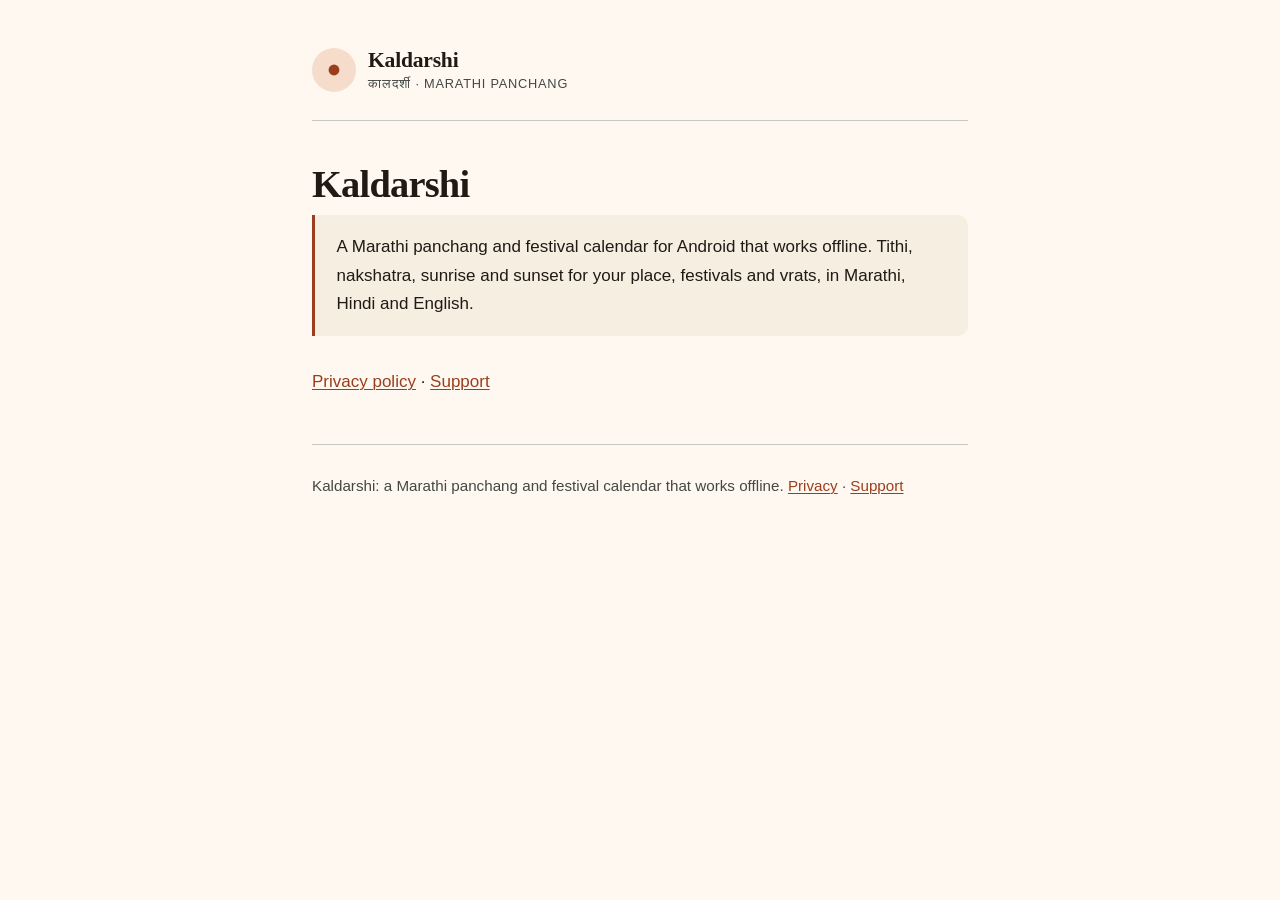
==== index.html @ 0b1d3039 "Kaldarshi privacy policy and support pages" ====
<!doctype html>
<html lang="en">
<head>
<meta charset="utf-8">
<meta name="viewport" content="width=device-width, initial-scale=1">
<title>Home, Kaldarshi</title>
<meta name="description" content="Kaldarshi, a Marathi panchang and festival calendar that works offline.">
<meta name="color-scheme" content="light dark">
<style>
  :root {
    --bg: #FFF8F1;
    --surface: #F7EEE2;
    --text: #201A15;
    --text-secondary: #434843;
    --primary: #9A3E1E;
    --on-primary: #FFFFFF;
    --primary-fixed: #F6DCCB;
    --border: #D5C5A8;
    --outline-variant: #C3C8C1;
    --serif: ui-serif, Georgia, Cambria, "Times New Roman", serif;
    --sans: -apple-system, BlinkMacSystemFont, "Segoe UI", Roboto, "Helvetica Neue", Arial, sans-serif;
  }

  @media (prefers-color-scheme: dark) {
    :root {
      --bg: #201A15;
      --surface: #33291F;
      --text: #F6EEE6;
      --text-secondary: #C3C8C1;
      --primary: #F0A080;
      --on-primary: #2A1206;
      --primary-fixed: #4D3022;
      --border: #504530;
      --outline-variant: #5A5F58;
    }
  }

  * { box-sizing: border-box; }

  body {
    margin: 0;
    padding: 0;
    background: var(--bg);
    color: var(--text);
    font-family: var(--sans);
    font-size: 17px;
    line-height: 1.65;
    -webkit-font-smoothing: antialiased;
  }

  .wrap {
    max-width: 44rem;
    margin: 0 auto;
    padding: 3rem 1.5rem 5rem;
  }

  header {
    display: flex;
    align-items: center;
    gap: 0.75rem;
    padding-bottom: 1.75rem;
    margin-bottom: 2.5rem;
    border-bottom: 1px solid var(--outline-variant);
  }

  .mark {
    flex: none;
    width: 44px;
    height: 44px;
    border-radius: 50%;
    background: var(--primary-fixed);
    display: grid;
    place-items: center;
  }

  .mark svg { width: 26px; height: 26px; fill: var(--primary); }

  .wordmark {
    font-family: var(--serif);
    font-size: 1.35rem;
    font-weight: 600;
    letter-spacing: -0.01em;
    line-height: 1.2;
  }

  .wordmark span {
    display: block;
    font-family: var(--sans);
    font-size: 0.8rem;
    font-weight: 400;
    letter-spacing: 0.06em;
    text-transform: uppercase;
    color: var(--text-secondary);
    margin-top: 0.15rem;
  }

  h1 {
    font-family: var(--serif);
    font-size: clamp(1.9rem, 5vw, 2.4rem);
    font-weight: 600;
    line-height: 1.2;
    letter-spacing: -0.02em;
    margin: 0 0 0.5rem;
  }

  .updated {
    color: var(--text-secondary);
    font-size: 0.95rem;
    margin: 0 0 2.5rem;
  }

  h2 {
    font-family: var(--serif);
    font-size: 1.4rem;
    font-weight: 600;
    line-height: 1.3;
    letter-spacing: -0.01em;
    margin: 3rem 0 0.85rem;
  }

  p { margin: 0 0 1.1rem; }

  ul { margin: 0 0 1.1rem; padding-left: 1.3rem; }
  li { margin-bottom: 0.5rem; }
  li::marker { color: var(--primary); }

  strong { font-weight: 600; }

  a {
    color: var(--primary);
    text-decoration-thickness: 1px;
    text-underline-offset: 2px;
    overflow-wrap: anywhere;
  }
  a:hover { text-decoration-thickness: 2px; }

  .lede {
    background: var(--surface);
    border-left: 3px solid var(--primary);
    border-radius: 0 10px 10px 0;
    padding: 1.15rem 1.35rem;
    margin: 0 0 2rem;
  }
  .lede p:last-child { margin-bottom: 0; }

  .contact {
    margin-top: 3rem;
    padding-top: 1.75rem;
    border-top: 1px solid var(--outline-variant);
    color: var(--text-secondary);
    font-size: 0.95rem;
  }
</style>
</head>
<body>
<div class="wrap">

  <header>
    <div class="mark" aria-hidden="true"><svg viewBox="0 0 24 24"><circle cx="12" cy="12" r="5"/></svg></div>
    <div class="wordmark">Kaldarshi<span>कालदर्शी · Marathi panchang</span></div>
  </header>

  <h1>Kaldarshi</h1>
  <div class="lede">
    <p>A Marathi panchang and festival calendar for Android that works offline. Tithi, nakshatra, sunrise and sunset for your place, festivals and vrats, in Marathi, Hindi and English.</p>
  </div>
  <p><a href="privacy/">Privacy policy</a> · <a href="support/">Support</a></p>

  <p class="contact">Kaldarshi: a Marathi panchang and festival calendar that works offline. <a href="privacy/">Privacy</a> · <a href="support/">Support</a></p>

</div>
</body>
</html>
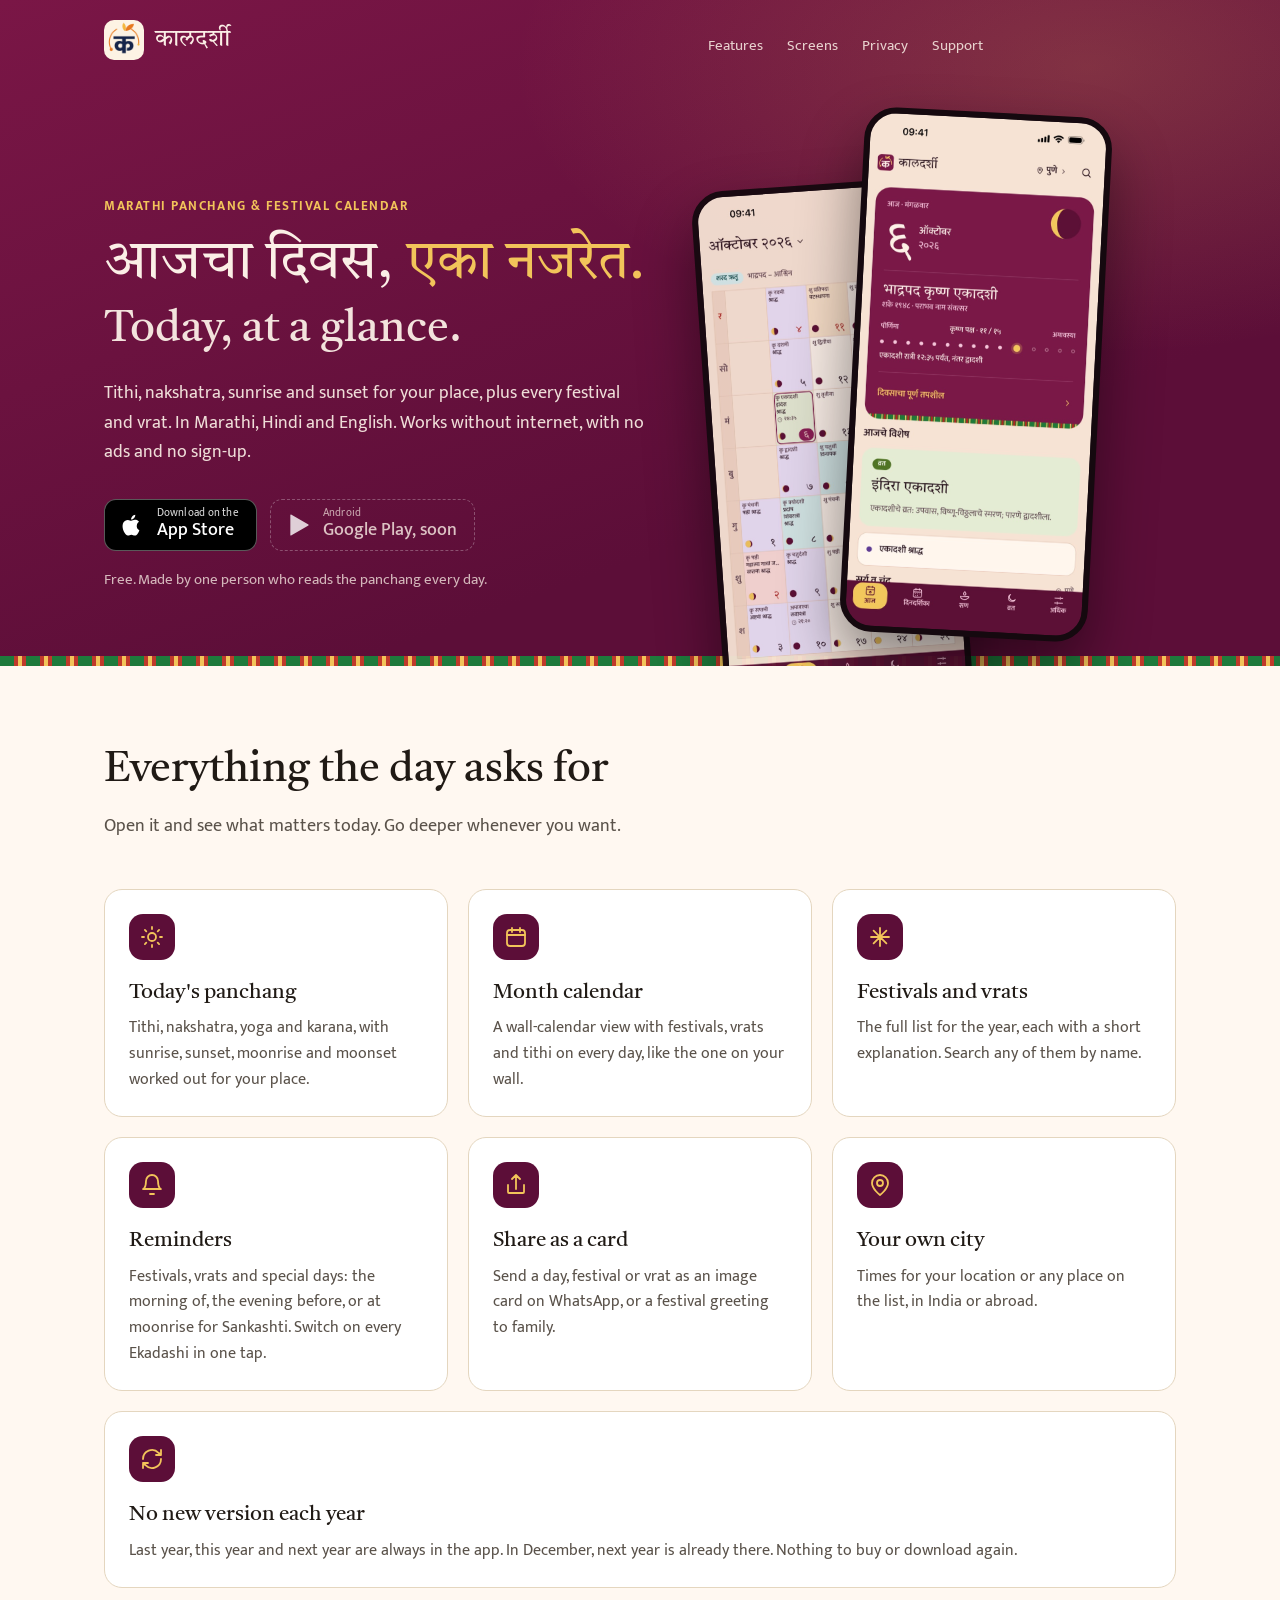
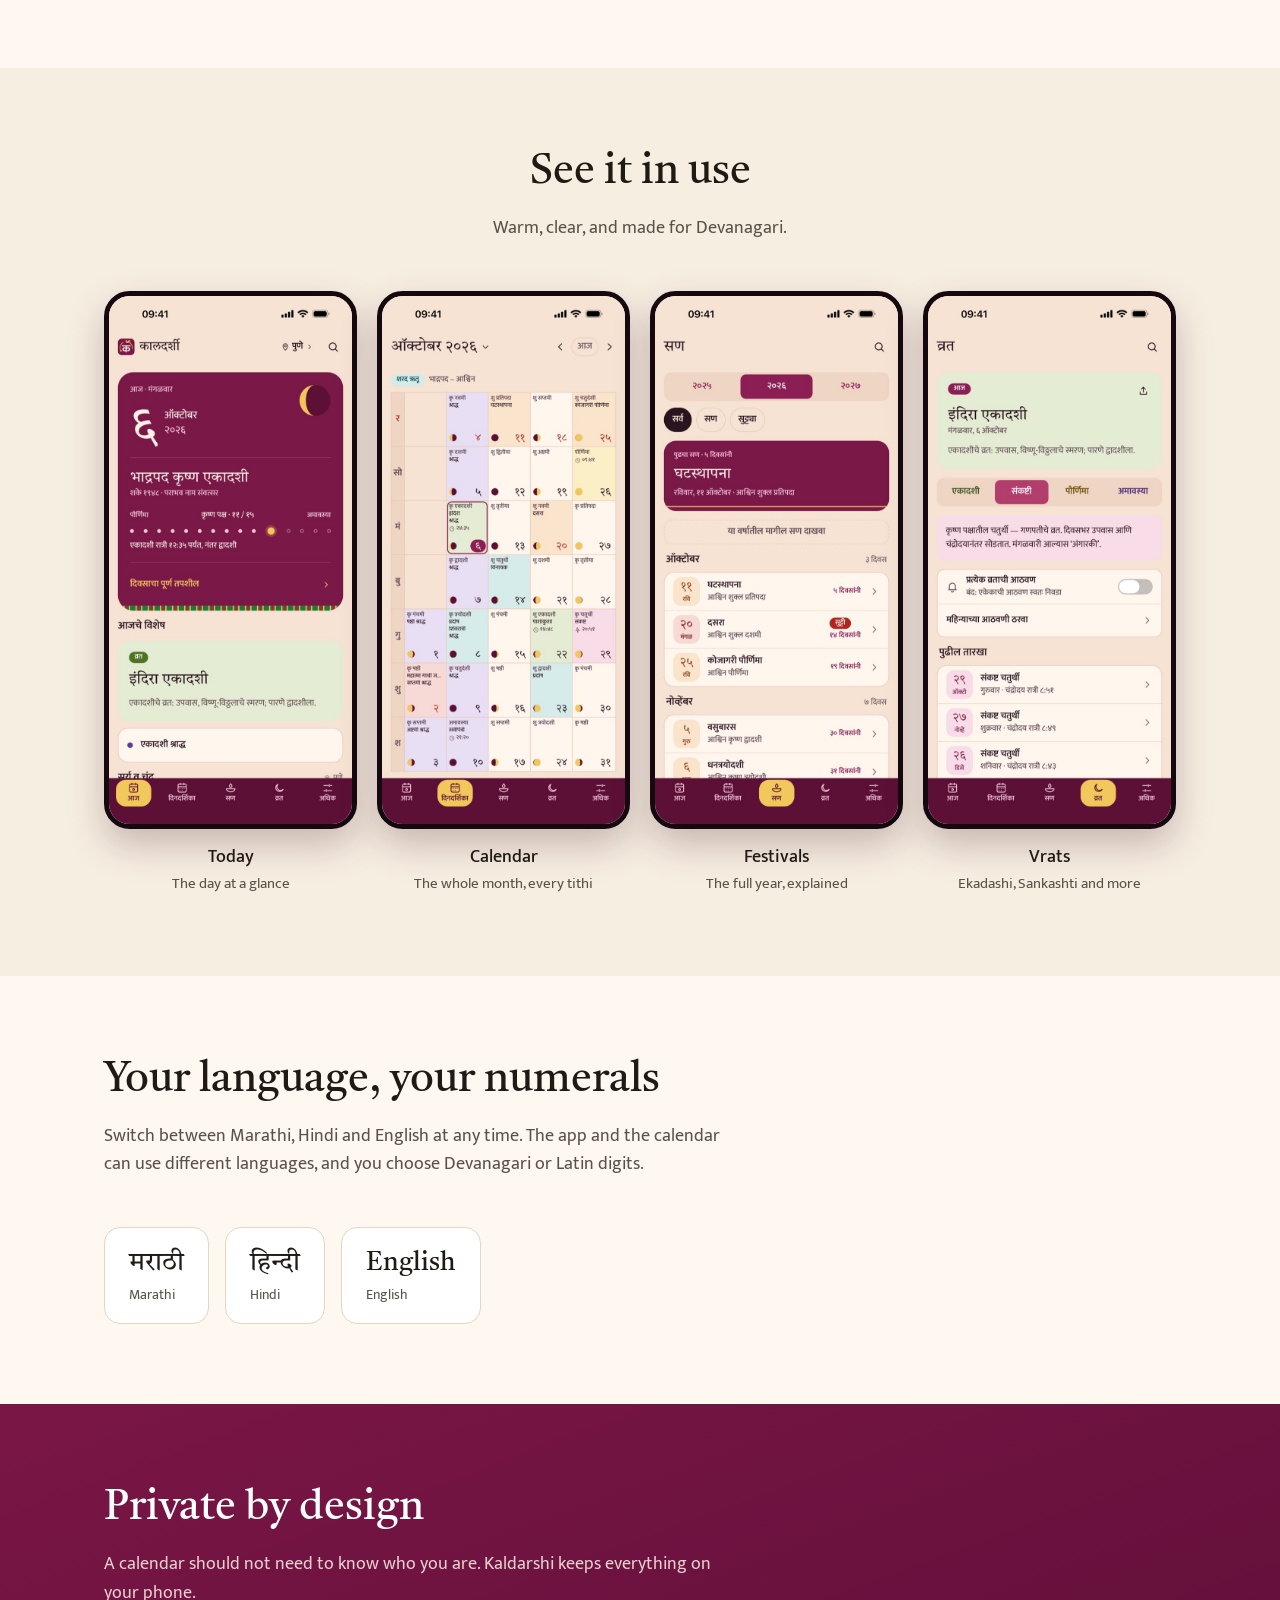
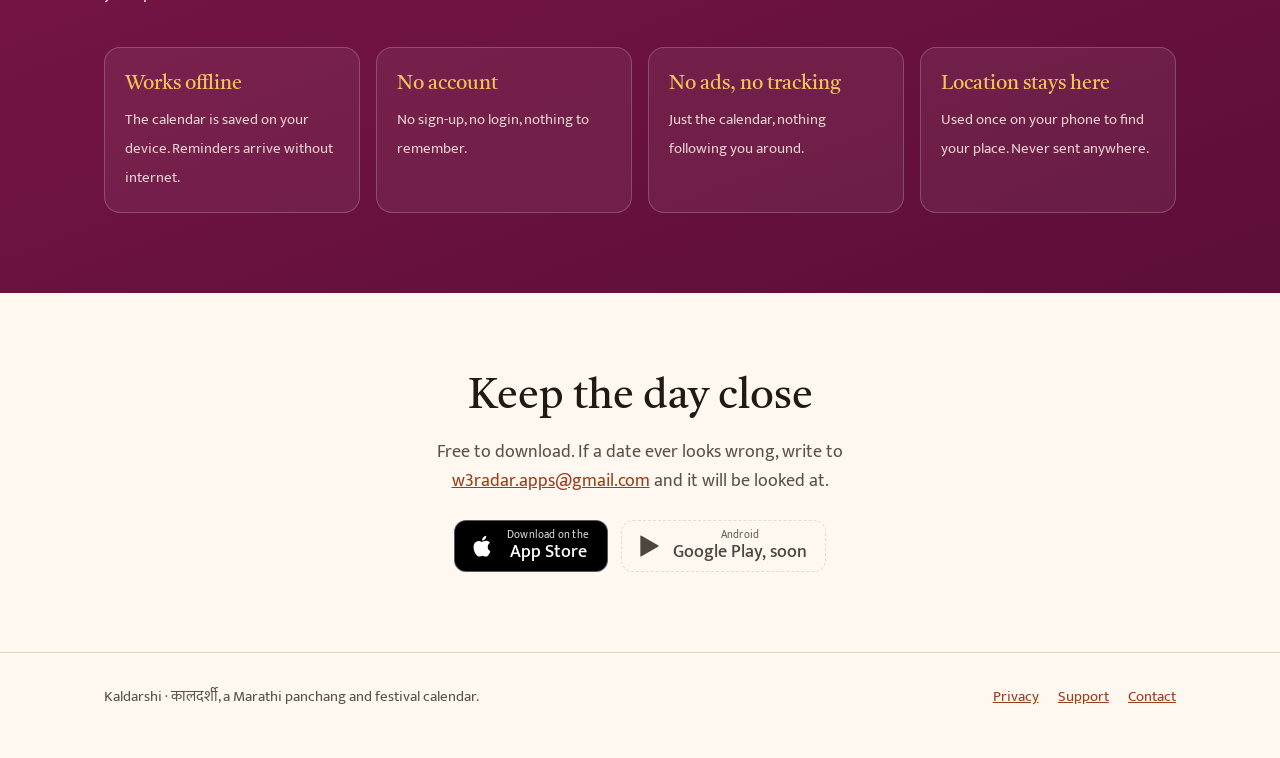
==== commit 104e848b: "Redesign landing page with App Store link; restyle privacy and support Co-Authored-By: Claude Sonnet" ====
--- a/index.html
+++ b/index.html
@@ -3,171 +3,301 @@
 <head>
 <meta charset="utf-8">
 <meta name="viewport" content="width=device-width, initial-scale=1">
-<title>Home, Kaldarshi</title>
-<meta name="description" content="Kaldarshi, a Marathi panchang and festival calendar that works offline.">
+<title>Kaldarshi, Marathi panchang and festival calendar</title>
+<meta name="description" content="Kaldarshi is a Marathi panchang and festival calendar that works offline. Tithi, nakshatra, sunrise and sunset for your place, festivals and vrats, reminders. No ads, no sign-up.">
 <meta name="color-scheme" content="light dark">
+<meta property="og:title" content="Kaldarshi, कालदर्शी">
+<meta property="og:description" content="A Marathi panchang and festival calendar that works offline. No ads, no sign-up.">
+<meta property="og:type" content="website">
+<meta property="og:url" content="https://kaldarshi.w3radar.com/">
+<meta property="og:image" content="https://kaldarshi.w3radar.com/img/1-today.jpg">
+<link rel="icon" href="img/favicon.png">
+<link rel="apple-touch-icon" href="img/icon.png">
+<link rel="preconnect" href="https://fonts.googleapis.com">
+<link rel="preconnect" href="https://fonts.gstatic.com" crossorigin>
+<link href="https://fonts.googleapis.com/css2?family=Mukta:wght@400;500;700&family=Tiro+Devanagari+Marathi&display=swap" rel="stylesheet">
 <style>
   :root {
     --bg: #FFF8F1;
     --surface: #F7EEE2;
+    --card: #FFFFFF;
     --text: #201A15;
-    --text-secondary: #434843;
+    --text-secondary: #5A524A;
     --primary: #9A3E1E;
-    --on-primary: #FFFFFF;
-    --primary-fixed: #F6DCCB;
-    --border: #D5C5A8;
-    --outline-variant: #C3C8C1;
-    --serif: ui-serif, Georgia, Cambria, "Times New Roman", serif;
-    --sans: -apple-system, BlinkMacSystemFont, "Segoe UI", Roboto, "Helvetica Neue", Arial, sans-serif;
-  }
-
+    --plum: #5C0E38;
+    --plum-2: #7A1646;
+    --gold: #F2C45A;
+    --on-plum: #FBEFE6;
+    --border: #E4D6BF;
+    --serif: "Tiro Devanagari Marathi", ui-serif, Georgia, serif;
+    --sans: "Mukta", -apple-system, BlinkMacSystemFont, "Segoe UI", Roboto, sans-serif;
+  }
   @media (prefers-color-scheme: dark) {
     :root {
-      --bg: #201A15;
-      --surface: #33291F;
+      --bg: #1B1410;
+      --surface: #2A2019;
+      --card: #33291F;
       --text: #F6EEE6;
-      --text-secondary: #C3C8C1;
+      --text-secondary: #C9BDB0;
       --primary: #F0A080;
-      --on-primary: #2A1206;
-      --primary-fixed: #4D3022;
-      --border: #504530;
-      --outline-variant: #5A5F58;
+      --border: #4A3D2E;
     }
   }
-
   * { box-sizing: border-box; }
-
+  html { scroll-behavior: smooth; }
   body {
-    margin: 0;
-    padding: 0;
-    background: var(--bg);
-    color: var(--text);
-    font-family: var(--sans);
-    font-size: 17px;
-    line-height: 1.65;
+    margin: 0; background: var(--bg); color: var(--text);
+    font-family: var(--sans); font-size: 18px; line-height: 1.6;
     -webkit-font-smoothing: antialiased;
   }
-
-  .wrap {
-    max-width: 44rem;
-    margin: 0 auto;
-    padding: 3rem 1.5rem 5rem;
-  }
-
-  header {
-    display: flex;
-    align-items: center;
-    gap: 0.75rem;
-    padding-bottom: 1.75rem;
-    margin-bottom: 2.5rem;
-    border-bottom: 1px solid var(--outline-variant);
-  }
-
-  .mark {
-    flex: none;
-    width: 44px;
-    height: 44px;
-    border-radius: 50%;
-    background: var(--primary-fixed);
-    display: grid;
-    place-items: center;
-  }
-
-  .mark svg { width: 26px; height: 26px; fill: var(--primary); }
-
-  .wordmark {
-    font-family: var(--serif);
-    font-size: 1.35rem;
-    font-weight: 600;
-    letter-spacing: -0.01em;
-    line-height: 1.2;
-  }
-
-  .wordmark span {
-    display: block;
-    font-family: var(--sans);
-    font-size: 0.8rem;
-    font-weight: 400;
-    letter-spacing: 0.06em;
-    text-transform: uppercase;
-    color: var(--text-secondary);
-    margin-top: 0.15rem;
-  }
-
-  h1 {
-    font-family: var(--serif);
-    font-size: clamp(1.9rem, 5vw, 2.4rem);
-    font-weight: 600;
-    line-height: 1.2;
-    letter-spacing: -0.02em;
-    margin: 0 0 0.5rem;
-  }
-
-  .updated {
-    color: var(--text-secondary);
-    font-size: 0.95rem;
-    margin: 0 0 2.5rem;
-  }
-
-  h2 {
-    font-family: var(--serif);
-    font-size: 1.4rem;
-    font-weight: 600;
-    line-height: 1.3;
-    letter-spacing: -0.01em;
-    margin: 3rem 0 0.85rem;
-  }
-
-  p { margin: 0 0 1.1rem; }
-
-  ul { margin: 0 0 1.1rem; padding-left: 1.3rem; }
-  li { margin-bottom: 0.5rem; }
-  li::marker { color: var(--primary); }
-
-  strong { font-weight: 600; }
-
-  a {
-    color: var(--primary);
-    text-decoration-thickness: 1px;
-    text-underline-offset: 2px;
-    overflow-wrap: anywhere;
-  }
-  a:hover { text-decoration-thickness: 2px; }
-
-  .lede {
-    background: var(--surface);
-    border-left: 3px solid var(--primary);
-    border-radius: 0 10px 10px 0;
-    padding: 1.15rem 1.35rem;
-    margin: 0 0 2rem;
-  }
-  .lede p:last-child { margin-bottom: 0; }
-
-  .contact {
-    margin-top: 3rem;
-    padding-top: 1.75rem;
-    border-top: 1px solid var(--outline-variant);
-    color: var(--text-secondary);
-    font-size: 0.95rem;
-  }
+  a { color: var(--primary); }
+  img { max-width: 100%; height: auto; display: block; }
+  .container { max-width: 70rem; margin: 0 auto; padding: 0 1.5rem; }
+
+  /* nav */
+  nav { position: absolute; inset: 0 0 auto 0; z-index: 5; }
+  nav .container { display: flex; align-items: center; justify-content: space-between; padding-top: 1.25rem; }
+  .brand { display: flex; align-items: center; gap: .7rem; color: var(--on-plum); text-decoration: none; }
+  .brand img { width: 40px; height: 40px; border-radius: 10px; }
+  .brand b { font-family: var(--serif); font-size: 1.5rem; font-weight: 400; }
+  nav ul { display: flex; gap: 1.5rem; list-style: none; margin: 0; padding: 0; }
+  nav ul a { color: var(--on-plum); text-decoration: none; font-size: .95rem; opacity: .85; }
+  nav ul a:hover { opacity: 1; }
+  @media (max-width: 560px) { nav ul { display: none; } }
+
+  /* hero */
+  .hero {
+    background:
+      radial-gradient(60rem 30rem at 85% 10%, rgba(242,196,90,.18), transparent 60%),
+      linear-gradient(160deg, var(--plum-2), var(--plum) 70%);
+    color: var(--on-plum); padding: 7rem 0 0; overflow: hidden; position: relative;
+  }
+  .hero .container { display: grid; grid-template-columns: 1.1fr .9fr; gap: 2rem; align-items: end; }
+  .hero-copy { padding-bottom: 4rem; }
+  .eyebrow { color: var(--gold); letter-spacing: .12em; text-transform: uppercase; font-size: .8rem; font-weight: 700; margin: 0 0 1rem; }
+  h1 { font-family: var(--serif); font-weight: 400; font-size: clamp(2rem, 5vw, 3.4rem); line-height: 1.15; margin: 0 0 1.25rem; }
+  h1 em { font-style: normal; color: var(--gold); white-space: nowrap; }
+  h1 .en { font-size: .8em; opacity: .95; }
+  .hero .container > * { min-width: 0; }
+  body { overflow-x: hidden; }
+  .hero p.sub { font-size: 1.15rem; max-width: 34rem; opacity: .92; margin: 0 0 2rem; }
+  .badges { display: flex; flex-wrap: wrap; gap: .8rem; align-items: center; }
+  .store {
+    display: inline-flex; align-items: center; gap: .7rem; background: #000; color: #fff;
+    text-decoration: none; padding: .55rem 1.1rem .55rem .9rem; border-radius: 12px;
+    border: 1px solid rgba(255,255,255,.35); line-height: 1.1; transition: transform .15s;
+  }
+  .store:hover { transform: translateY(-2px); }
+  .store svg { width: 26px; height: 26px; fill: #fff; flex: none; }
+  .store small { display: block; font-size: .68rem; opacity: .85; letter-spacing: .02em; }
+  .store span b { font-size: 1.15rem; font-weight: 500; }
+  .store.soon { background: transparent; border-style: dashed; color: var(--on-plum); cursor: default; opacity: .8; }
+  .store.soon:hover { transform: none; }
+  .hero-note { margin: 1.1rem 0 0; font-size: .92rem; opacity: .75; }
+  .phones { position: relative; height: 34rem; }
+  .phone {
+    position: absolute; width: 15.5rem; border-radius: 2rem; border: 6px solid #15090F;
+    box-shadow: 0 30px 60px rgba(0,0,0,.45); background: #15090F; overflow: hidden;
+  }
+  .phone img { width: 100%; }
+  .phone.a { left: 0; top: 4.5rem; transform: rotate(-4deg); z-index: 1; opacity: .95; }
+  .phone.b { left: 9rem; top: 0; transform: rotate(3deg); z-index: 2; }
+  @media (max-width: 860px) {
+    .hero .container { grid-template-columns: 1fr; }
+    .hero-copy { padding-bottom: 2rem; }
+    .phones { height: 26rem; max-width: 26rem; margin: 0 auto; width: 100%; }
+    .phone { width: 12.5rem; }
+    .phone.b { left: auto; right: 0; }
+  }
+  .border-strip { height: 10px; background: repeating-linear-gradient(90deg, #1E7A3C 0 14px, #C0392B 14px 18px, #F2C45A 18px 22px, #C0392B 22px 26px); }
+
+  /* sections */
+  section { padding: 5rem 0; }
+  h2 { font-family: var(--serif); font-weight: 400; font-size: clamp(1.8rem, 4vw, 2.6rem); line-height: 1.2; margin: 0 0 1rem; }
+  .section-head { max-width: 40rem; margin-bottom: 3rem; }
+  .section-head p { color: var(--text-secondary); margin: 0; }
+  .center { text-align: center; margin-left: auto; margin-right: auto; }
+
+  .features { display: grid; grid-template-columns: repeat(3, 1fr); gap: 1.25rem; }
+  @media (max-width: 860px) { .features { grid-template-columns: 1fr 1fr; } }
+  @media (max-width: 560px) { .features { grid-template-columns: 1fr; } }
+  .feature { background: var(--card); border: 1px solid var(--border); border-radius: 18px; padding: 1.5rem; }
+  .feature .ic { width: 46px; height: 46px; border-radius: 14px; background: var(--plum); color: var(--gold); display: grid; place-items: center; margin-bottom: 1rem; }
+  .feature .ic svg { width: 24px; height: 24px; stroke: currentColor; fill: none; stroke-width: 1.8; stroke-linecap: round; stroke-linejoin: round; }
+  .feature h3 { font-family: var(--serif); font-weight: 400; font-size: 1.3rem; margin: 0 0 .4rem; }
+  .feature p { margin: 0; color: var(--text-secondary); font-size: 1rem; }
+
+  /* showcase */
+  .showcase { background: var(--surface); }
+  .shots { display: grid; grid-template-columns: repeat(4, 1fr); gap: 1.25rem; }
+  @media (max-width: 860px) {
+    .shots { display: flex; overflow-x: auto; scroll-snap-type: x mandatory; padding-bottom: 1rem; margin: 0 -1.5rem; padding-left: 1.5rem; padding-right: 1.5rem; }
+    .shot { flex: 0 0 62%; scroll-snap-align: center; }
+  }
+  .shot figure { margin: 0; }
+  .shot .frame { border-radius: 1.6rem; border: 5px solid #15090F; overflow: hidden; box-shadow: 0 16px 36px rgba(60,20,30,.25); }
+  .shot figcaption { margin-top: .9rem; text-align: center; font-weight: 500; }
+  .shot figcaption span { display: block; font-weight: 400; color: var(--text-secondary); font-size: .92rem; }
+
+  /* trust */
+  .trust { background: linear-gradient(160deg, var(--plum-2), var(--plum)); color: var(--on-plum); }
+  .trust h2 { color: #fff; }
+  .trust .lead { opacity: .85; max-width: 38rem; margin: 0 0 2.5rem; }
+  .pills { display: grid; grid-template-columns: repeat(4, 1fr); gap: 1rem; }
+  @media (max-width: 860px) { .pills { grid-template-columns: 1fr 1fr; } }
+  .pill { border: 1px solid rgba(255,255,255,.2); background: rgba(255,255,255,.06); border-radius: 16px; padding: 1.25rem; }
+  .pill b { display: block; font-family: var(--serif); font-weight: 400; color: var(--gold); font-size: 1.25rem; margin-bottom: .3rem; }
+  .pill span { font-size: .95rem; opacity: .85; }
+
+  .langs { display: flex; flex-wrap: wrap; gap: 1rem; margin-top: 1rem; }
+  .lang { background: var(--card); border: 1px solid var(--border); border-radius: 16px; padding: 1rem 1.5rem; font-family: var(--serif); font-size: 1.6rem; }
+  .lang small { display: block; font-family: var(--sans); font-size: .85rem; color: var(--text-secondary); }
+
+  /* cta */
+  .cta { text-align: center; }
+  .cta .badges { justify-content: center; margin-top: 1.5rem; }
+  .cta .store.soon { color: var(--text); border-color: var(--border); }
+  .cta p { color: var(--text-secondary); max-width: 34rem; margin: 0 auto; }
+
+  footer { border-top: 1px solid var(--border); padding: 2rem 0 3rem; color: var(--text-secondary); font-size: .95rem; }
+  footer .container { display: flex; flex-wrap: wrap; gap: 1rem 2rem; justify-content: space-between; }
+  footer a { margin-right: 1.2rem; }
+  footer a:last-child { margin-right: 0; }
 </style>
 </head>
 <body>
-<div class="wrap">
-
-  <header>
-    <div class="mark" aria-hidden="true"><svg viewBox="0 0 24 24"><circle cx="12" cy="12" r="5"/></svg></div>
-    <div class="wordmark">Kaldarshi<span>कालदर्शी · Marathi panchang</span></div>
-  </header>
-
-  <h1>Kaldarshi</h1>
-  <div class="lede">
-    <p>A Marathi panchang and festival calendar for Android that works offline. Tithi, nakshatra, sunrise and sunset for your place, festivals and vrats, in Marathi, Hindi and English.</p>
-  </div>
-  <p><a href="privacy/">Privacy policy</a> · <a href="support/">Support</a></p>
-
-  <p class="contact">Kaldarshi: a Marathi panchang and festival calendar that works offline. <a href="privacy/">Privacy</a> · <a href="support/">Support</a></p>
-
-</div>
+
+<header class="hero">
+  <nav>
+    <div class="container">
+      <a class="brand" href="#"><img src="img/icon.png" alt="" width="40" height="40"><b>कालदर्शी</b></a>
+      <ul>
+        <li><a href="#features">Features</a></li>
+        <li><a href="#screens">Screens</a></li>
+        <li><a href="privacy/">Privacy</a></li>
+        <li><a href="support/">Support</a></li>
+      </ul>
+    </div>
+  </nav>
+
+  <div class="container">
+    <div class="hero-copy">
+      <p class="eyebrow">Marathi panchang &amp; festival calendar</p>
+      <h1>आजचा दिवस, <em>एका नजरेत.</em><br><span class="en">Today, at a glance.</span></h1>
+      <p class="sub">Tithi, nakshatra, sunrise and sunset for your place, plus every festival and vrat. In Marathi, Hindi and English. Works without internet, with no ads and no sign-up.</p>
+      <div class="badges">
+        <a class="store" href="https://apps.apple.com/in/app/kaldarshi-marathi-calendar/id6819419338" aria-label="Download on the App Store">
+          <svg viewBox="0 0 24 24" aria-hidden="true"><path d="M16.4 12.7c0-2.4 2-3.6 2.1-3.6-1.1-1.700-2.900-1.900-3.500-1.900-1.500-.2-2.900.9-3.700.9s-1.900-.9-3.200-.8c-1.600 0-3.100 1-4 2.400-1.700 3-.4 7.300 1.200 9.700.8 1.200 1.800 2.500 3 2.400 1.200 0 1.700-.8 3.100-.8s1.900.8 3.200.8c1.300 0 2.100-1.200 2.900-2.300.9-1.300 1.300-2.600 1.300-2.700 0 0-2.400-.9-2.400-3.100zM14 5.600c.7-.8 1.100-1.900 1-3-1 0-2.100.7-2.800 1.500-.6.700-1.200 1.800-1 2.900 1.100.1 2.100-.6 2.800-1.400z"/></svg>
+          <span><small>Download on the</small><b>App Store</b></span>
+        </a>
+        <!-- Play Store: replace this block with a normal <a class="store" href="PLAY_URL"> once the listing is public -->
+        <span class="store soon" aria-label="Google Play, coming soon">
+          <svg viewBox="0 0 24 24" aria-hidden="true"><path d="M4 2.800v18.400c0 .4.4.6.7.4l16-9.200c.3-.2.3-.6 0-.8L4.700 2.400C4.400 2.200 4 2.400 4 2.800z"/></svg>
+          <span><small>Android</small><b>Google Play, soon</b></span>
+        </span>
+      </div>
+      <p class="hero-note">Free. Made by one person who reads the panchang every day.</p>
+    </div>
+    <div class="phones" aria-hidden="true">
+      <div class="phone a"><img src="img/2-calendar.jpg" alt="" width="640" height="1391"></div>
+      <div class="phone b"><img src="img/1-today.jpg" alt="" width="640" height="1391"></div>
+    </div>
+  </div>
+  <div class="border-strip"></div>
+</header>
+
+<main>
+<section id="features">
+  <div class="container">
+    <div class="section-head">
+      <h2>Everything the day asks for</h2>
+      <p>Open it and see what matters today. Go deeper whenever you want.</p>
+    </div>
+    <div class="features">
+      <div class="feature"><div class="ic"><svg viewBox="0 0 24 24"><circle cx="12" cy="12" r="4"/><path d="M12 2v2M12 20v2M2 12h2M20 12h2M4.900 4.900l1.400 1.400M17.700 17.700l1.400 1.400M4.900 19.100l1.400-1.400M17.700 6.300l1.400-1.400"/></svg></div>
+        <h3>Today's panchang</h3><p>Tithi, nakshatra, yoga and karana, with sunrise, sunset, moonrise and moonset worked out for your place.</p></div>
+      <div class="feature"><div class="ic"><svg viewBox="0 0 24 24"><rect x="3" y="5" width="18" height="16" rx="3"/><path d="M3 10h18M8 3v4M16 3v4"/></svg></div>
+        <h3>Month calendar</h3><p>A wall-calendar view with festivals, vrats and tithi on every day, like the one on your wall.</p></div>
+      <div class="feature"><div class="ic"><svg viewBox="0 0 24 24"><path d="M3 12h18M12 3v18M5.600 5.600l12.800 12.800M18.400 5.600L5.600 18.400"/></svg></div>
+        <h3>Festivals and vrats</h3><p>The full list for the year, each with a short explanation. Search any of them by name.</p></div>
+      <div class="feature"><div class="ic"><svg viewBox="0 0 24 24"><path d="M6 8a6 6 0 1112 0c0 7 3 8 3 8H3s3-1 3-8M10 21h4"/></svg></div>
+        <h3>Reminders</h3><p>Festivals, vrats and special days: the morning of, the evening before, or at moonrise for Sankashti. Switch on every Ekadashi in one tap.</p></div>
+      <div class="feature"><div class="ic"><svg viewBox="0 0 24 24"><path d="M4 12v7a1 1 0 001 1h14a1 1 0 001-1v-7M16 6l-4-4-4 4M12 2v14"/></svg></div>
+        <h3>Share as a card</h3><p>Send a day, festival or vrat as an image card on WhatsApp, or a festival greeting to family.</p></div>
+      <div class="feature"><div class="ic"><svg viewBox="0 0 24 24"><path d="M20 10c0 6-8 12-8 12S4 16 4 10a8 8 0 1116 0z"/><circle cx="12" cy="10" r="3"/></svg></div>
+        <h3>Your own city</h3><p>Times for your location or any place on the list, in India or abroad.</p></div>
+      <div class="feature" style="grid-column: 1 / -1;"><div class="ic"><svg viewBox="0 0 24 24"><path d="M3 12a9 9 0 0115.500-6.200L21 8M21 3v5h-5M21 12a9 9 0 01-15.500 6.200L3 16M3 21v-5h5"/></svg></div>
+        <h3>No new version each year</h3><p>Last year, this year and next year are always in the app. In December, next year is already there. Nothing to buy or download again.</p></div>
+    </div>
+  </div>
+</section>
+
+<section id="screens" class="showcase">
+  <div class="container">
+    <div class="section-head center" style="text-align:center">
+      <h2>See it in use</h2>
+      <p>Warm, clear, and made for Devanagari.</p>
+    </div>
+    <div class="shots">
+      <div class="shot"><figure><div class="frame"><img src="img/1-today.jpg" alt="Today screen showing tithi, paksha and the day's vrat" loading="lazy" width="640" height="1391"></div><figcaption>Today<span>The day at a glance</span></figcaption></figure></div>
+      <div class="shot"><figure><div class="frame"><img src="img/2-calendar.jpg" alt="Month calendar with tithi, festivals and moon phases" loading="lazy" width="640" height="1391"></div><figcaption>Calendar<span>The whole month, every tithi</span></figcaption></figure></div>
+      <div class="shot"><figure><div class="frame"><img src="img/3-festivals.jpg" alt="List of festivals for the year" loading="lazy" width="640" height="1391"></div><figcaption>Festivals<span>The full year, explained</span></figcaption></figure></div>
+      <div class="shot"><figure><div class="frame"><img src="img/4-vrat.jpg" alt="Vrats such as Ekadashi and Sankashti" loading="lazy" width="640" height="1391"></div><figcaption>Vrats<span>Ekadashi, Sankashti and more</span></figcaption></figure></div>
+    </div>
+  </div>
+</section>
+
+<section>
+  <div class="container">
+    <div class="section-head">
+      <h2>Your language, your numerals</h2>
+      <p>Switch between Marathi, Hindi and English at any time. The app and the calendar can use different languages, and you choose Devanagari or Latin digits.</p>
+    </div>
+    <div class="langs">
+      <div class="lang">मराठी<small>Marathi</small></div>
+      <div class="lang">हिन्दी<small>Hindi</small></div>
+      <div class="lang">English<small>English</small></div>
+    </div>
+  </div>
+</section>
+
+<section id="private" class="trust">
+  <div class="container">
+    <h2>Private by design</h2>
+    <p class="lead">A calendar should not need to know who you are. Kaldarshi keeps everything on your phone.</p>
+    <div class="pills">
+      <div class="pill"><b>Works offline</b><span>The calendar is saved on your device. Reminders arrive without internet.</span></div>
+      <div class="pill"><b>No account</b><span>No sign-up, no login, nothing to remember.</span></div>
+      <div class="pill"><b>No ads, no tracking</b><span>Just the calendar, nothing following you around.</span></div>
+      <div class="pill"><b>Location stays here</b><span>Used once on your phone to find your place. Never sent anywhere.</span></div>
+    </div>
+  </div>
+</section>
+
+<section class="cta">
+  <div class="container">
+    <h2>Keep the day close</h2>
+    <p>Free to download. If a date ever looks wrong, write to <a href="mailto:w3radar.apps@gmail.com">w3radar.apps@gmail.com</a> and it will be looked at.</p>
+    <div class="badges">
+      <a class="store" href="https://apps.apple.com/in/app/kaldarshi-marathi-calendar/id6819419338" aria-label="Download on the App Store">
+        <svg viewBox="0 0 24 24" aria-hidden="true"><path d="M16.4 12.7c0-2.4 2-3.6 2.1-3.6-1.1-1.700-2.900-1.900-3.500-1.900-1.500-.2-2.900.9-3.700.9s-1.900-.9-3.200-.8c-1.600 0-3.100 1-4 2.400-1.700 3-.4 7.300 1.200 9.700.8 1.200 1.800 2.500 3 2.400 1.200 0 1.700-.8 3.100-.8s1.900.8 3.200.8c1.300 0 2.100-1.200 2.900-2.300.9-1.300 1.300-2.600 1.300-2.700 0 0-2.400-.9-2.400-3.100zM14 5.600c.7-.8 1.100-1.900 1-3-1 0-2.100.7-2.800 1.500-.6.700-1.200 1.800-1 2.900 1.100.1 2.100-.6 2.800-1.400z"/></svg>
+        <span><small>Download on the</small><b>App Store</b></span>
+      </a>
+      <span class="store soon" aria-label="Google Play, coming soon">
+        <svg viewBox="0 0 24 24" aria-hidden="true" style="fill:currentColor"><path d="M4 2.800v18.400c0 .4.4.6.7.4l16-9.200c.3-.2.3-.6 0-.8L4.700 2.400C4.400 2.200 4 2.400 4 2.800z"/></svg>
+        <span><small>Android</small><b>Google Play, soon</b></span>
+      </span>
+    </div>
+  </div>
+</section>
+</main>
+
+<footer>
+  <div class="container">
+    <div>Kaldarshi · कालदर्शी, a Marathi panchang and festival calendar.</div>
+    <div><a href="privacy/">Privacy</a><a href="support/">Support</a><a href="mailto:w3radar.apps@gmail.com">Contact</a></div>
+  </div>
+</footer>
+
 </body>
 </html>
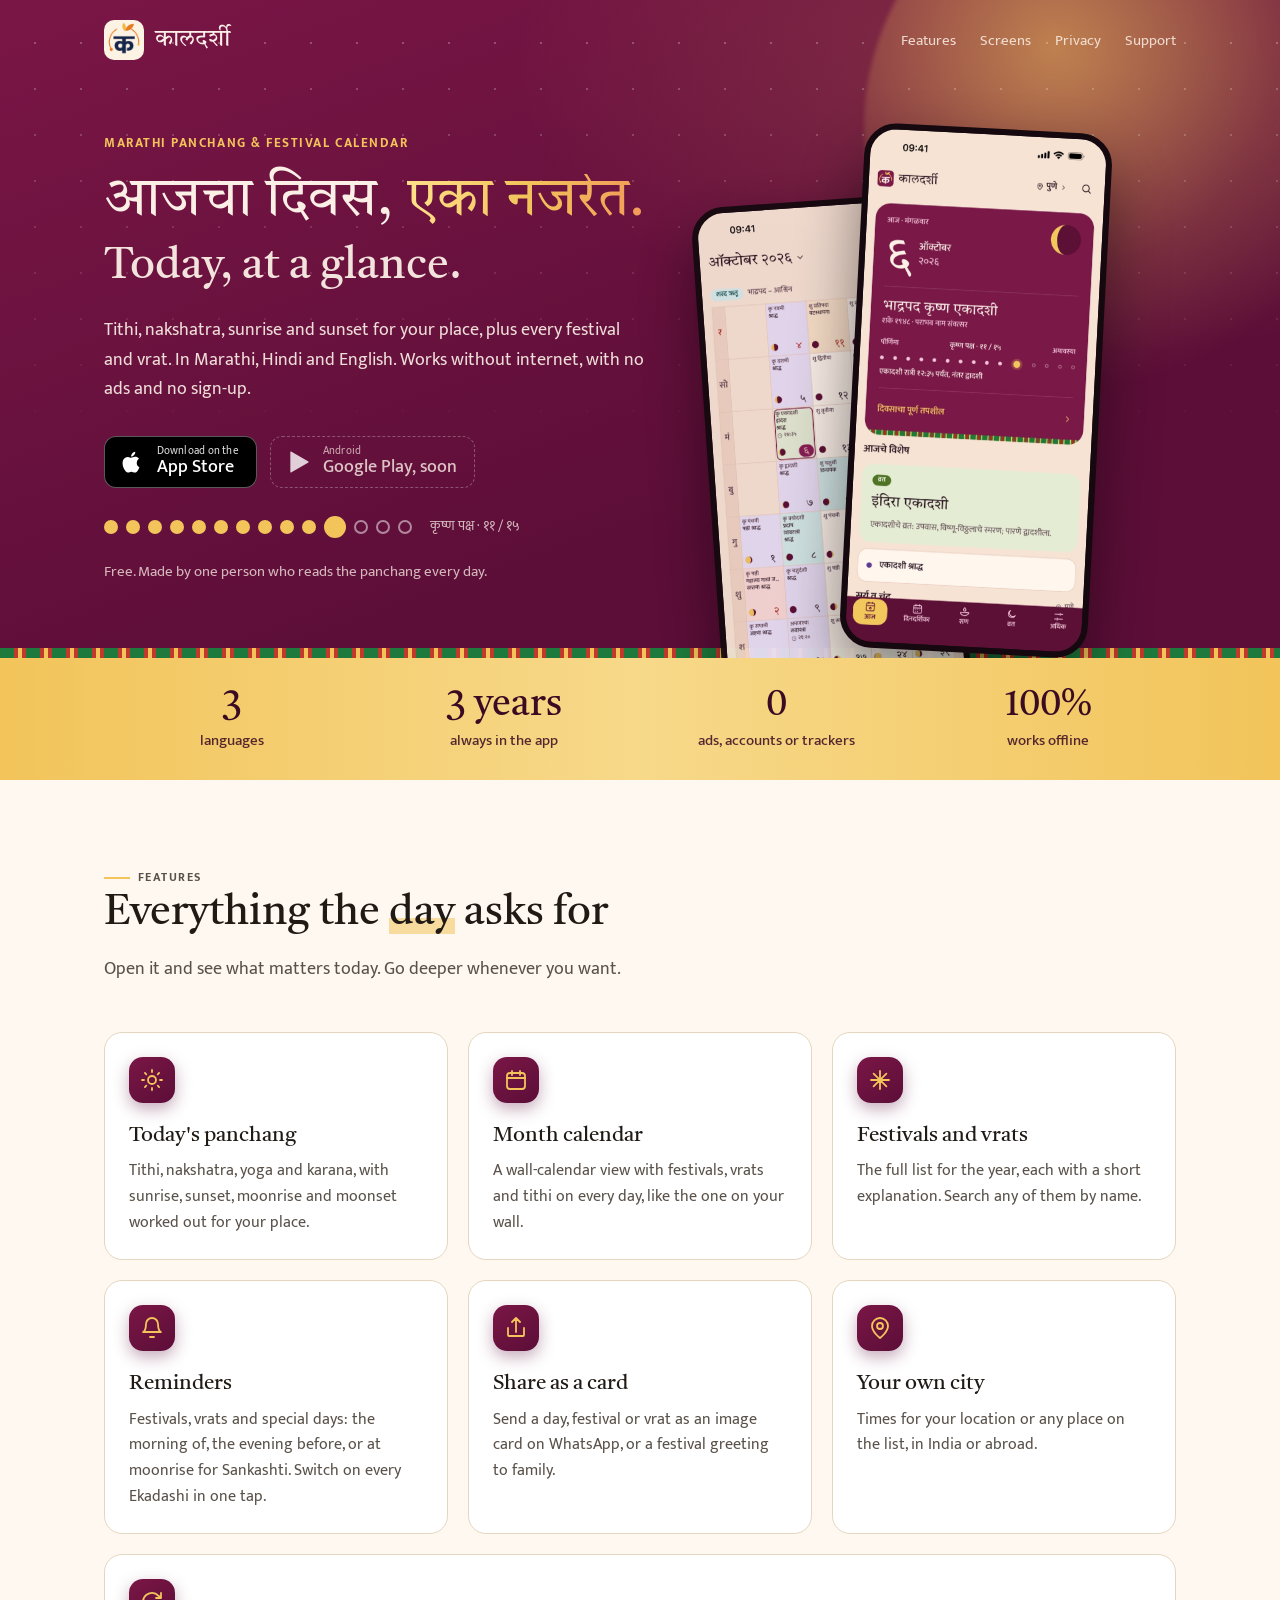
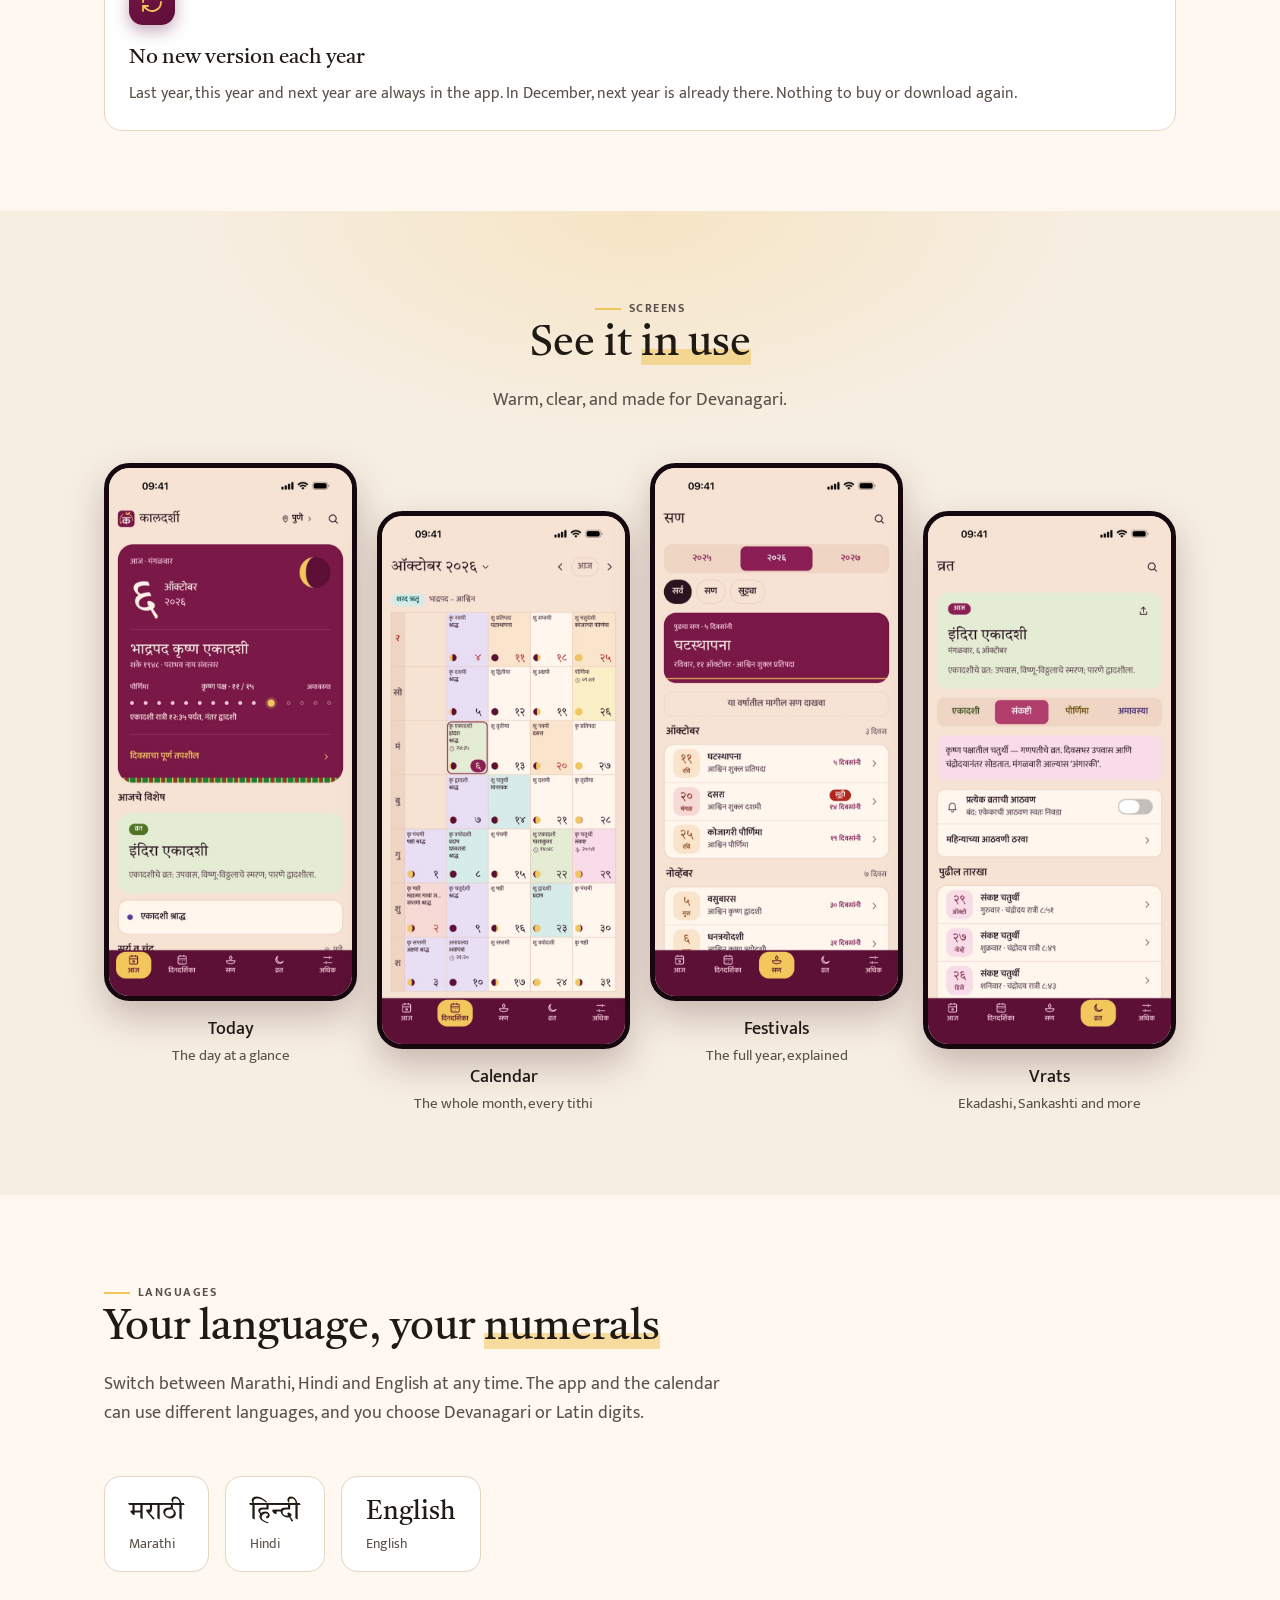
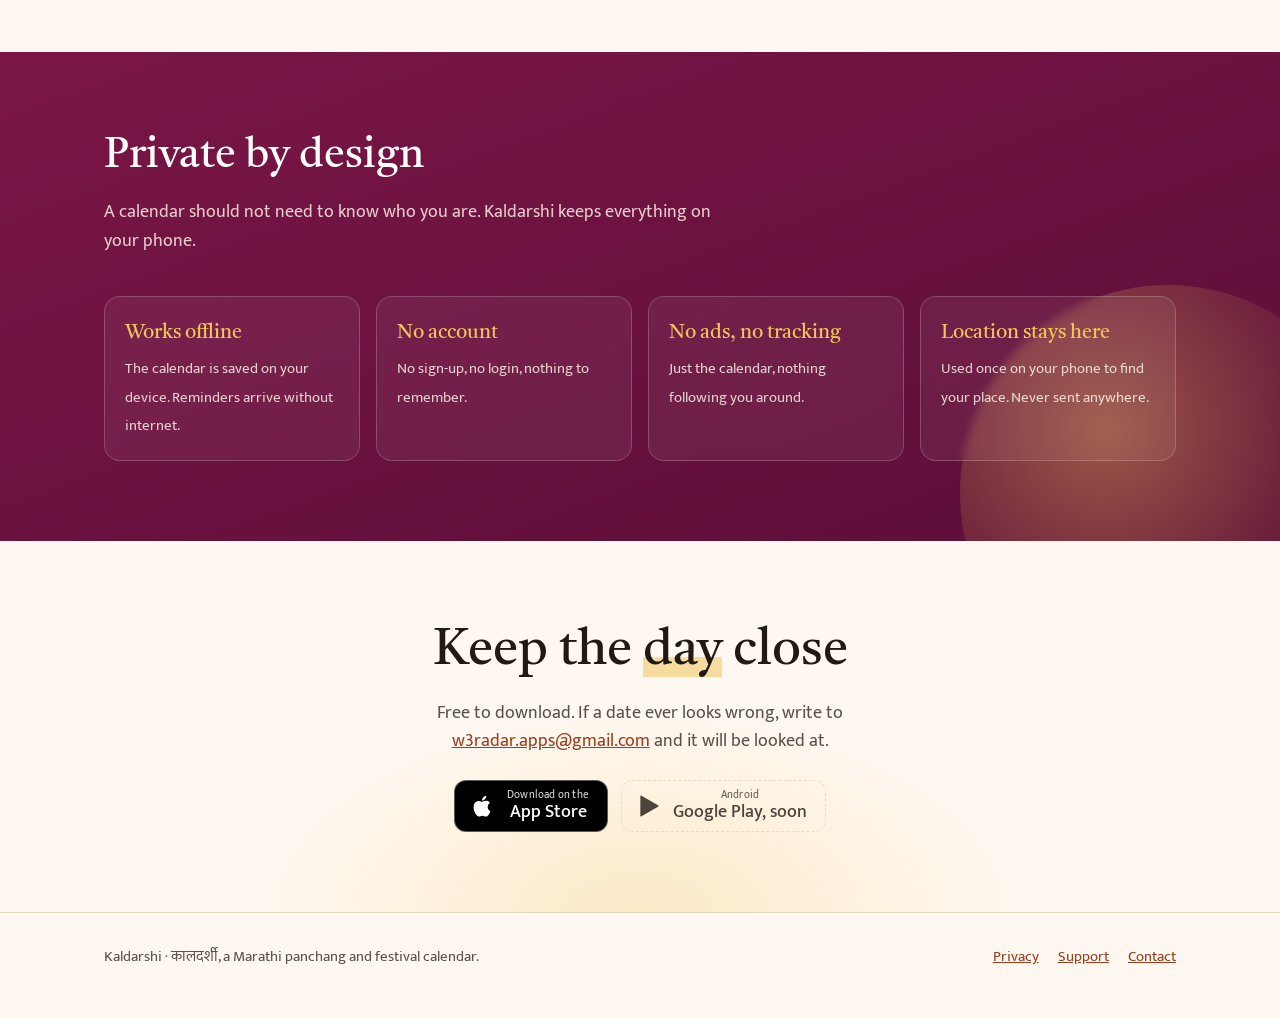
==== commit fa163ce8: "Livelier styling, fix hero nav and mobile nav, support page says OS version Co-Authored-By: Claude S" ====
--- a/index.html
+++ b/index.html
@@ -63,14 +63,14 @@
   nav ul { display: flex; gap: 1.5rem; list-style: none; margin: 0; padding: 0; }
   nav ul a { color: var(--on-plum); text-decoration: none; font-size: .95rem; opacity: .85; }
   nav ul a:hover { opacity: 1; }
-  @media (max-width: 560px) { nav ul { display: none; } }
+  @media (max-width: 560px) { nav ul { gap: 1.1rem; } nav ul .hide-sm { display: none; } .brand b { font-size: 1.35rem; } }
 
   /* hero */
   .hero {
     background:
       radial-gradient(60rem 30rem at 85% 10%, rgba(242,196,90,.18), transparent 60%),
       linear-gradient(160deg, var(--plum-2), var(--plum) 70%);
-    color: var(--on-plum); padding: 7rem 0 0; overflow: hidden; position: relative;
+    color: var(--on-plum); padding: 6.5rem 0 0; overflow: hidden; position: relative;
   }
   .hero .container { display: grid; grid-template-columns: 1.1fr .9fr; gap: 2rem; align-items: end; }
   .hero-copy { padding-bottom: 4rem; }
@@ -100,8 +100,8 @@
     box-shadow: 0 30px 60px rgba(0,0,0,.45); background: #15090F; overflow: hidden;
   }
   .phone img { width: 100%; }
-  .phone.a { left: 0; top: 4.5rem; transform: rotate(-4deg); z-index: 1; opacity: .95; }
-  .phone.b { left: 9rem; top: 0; transform: rotate(3deg); z-index: 2; }
+  .phone.a { left: 0; top: 6rem; transform: rotate(-4deg); z-index: 1; opacity: .95; }
+  .phone.b { left: 9rem; top: 1.5rem; transform: rotate(3deg); z-index: 2; }
   @media (max-width: 860px) {
     .hero .container { grid-template-columns: 1fr; }
     .hero-copy { padding-bottom: 2rem; }
@@ -163,6 +163,77 @@
   footer .container { display: flex; flex-wrap: wrap; gap: 1rem 2rem; justify-content: space-between; }
   footer a { margin-right: 1.2rem; }
   footer a:last-child { margin-right: 0; }
+
+  /* ---- eye-catching layer ---- */
+  .hero::before { /* big glowing moon */
+    content: ""; position: absolute; right: -8rem; top: -9rem; width: 34rem; height: 34rem; border-radius: 50%;
+    background: radial-gradient(circle at 35% 35%, rgba(242,196,90,.55), rgba(242,196,90,.12) 45%, transparent 70%);
+    filter: blur(2px); pointer-events: none;
+  }
+  .hero::after { /* dotted star field */
+    content: ""; position: absolute; inset: 0; pointer-events: none; opacity: .5;
+    background-image: radial-gradient(rgba(255,255,255,.55) 1px, transparent 1.5px);
+    background-size: 46px 46px; background-position: 12px 20px;
+    -webkit-mask-image: linear-gradient(180deg, #000, transparent 70%); mask-image: linear-gradient(180deg, #000, transparent 70%);
+  }
+  .hero > .container { position: relative; z-index: 1; }
+  .hero nav { position: absolute; inset: 0 0 auto 0; z-index: 10; }
+  .hero nav .container { display: flex; align-items: center; justify-content: space-between; padding-top: 1.25rem; }
+  h1 em { background: linear-gradient(90deg, #FFE08A, #F2C45A 50%, #F29A5A); -webkit-background-clip: text; background-clip: text; color: transparent; }
+  .tithi { display: flex; gap: .5rem; align-items: center; margin: 1.75rem 0 0; }
+  .tithi i { width: 14px; height: 14px; border-radius: 50%; background: var(--gold); box-shadow: 0 0 0 0 rgba(242,196,90,.6); }
+  .tithi i.o { background: transparent; border: 2px solid rgba(255,255,255,.5); }
+  .tithi i.now { width: 22px; height: 22px; animation: pulse 2.4s infinite; }
+  .tithi span { margin-left: .6rem; font-size: .85rem; opacity: .75; }
+  @keyframes pulse { 0% { box-shadow: 0 0 0 0 rgba(242,196,90,.65); } 70% { box-shadow: 0 0 0 14px rgba(242,196,90,0); } 100% { box-shadow: 0 0 0 0 rgba(242,196,90,0); } }
+  .phone.a { animation: floatA 7s ease-in-out infinite; }
+  .phone.b { animation: floatB 6s ease-in-out infinite; }
+  @keyframes floatA { 0%,100% { transform: rotate(-4deg) translateY(0); } 50% { transform: rotate(-4deg) translateY(-10px); } }
+  @keyframes floatB { 0%,100% { transform: rotate(3deg) translateY(0); } 50% { transform: rotate(3deg) translateY(-14px); } }
+
+  .stats { background: linear-gradient(90deg, #F2C45A, #F7D98A 50%, #F2C45A); color: #3A0B22; }
+  .stats .container { display: grid; grid-template-columns: repeat(4, 1fr); gap: 1rem; padding-top: 1.6rem; padding-bottom: 1.6rem; text-align: center; }
+  .stats b { display: block; font-family: var(--serif); font-weight: 400; font-size: clamp(1.7rem, 4vw, 2.4rem); line-height: 1.1; }
+  .stats span { font-size: .92rem; font-weight: 500; opacity: .85; }
+  @media (max-width: 560px) { .stats .container { grid-template-columns: 1fr 1fr; row-gap: 1.2rem; } }
+
+  .kicker { display: inline-flex; align-items: center; gap: .5rem; color: var(--primary); font-weight: 700; letter-spacing: .12em; text-transform: uppercase; font-size: .78rem; margin: 0 0 .8rem; }
+  .kicker::before { content: ""; width: 1.6rem; height: 2px; background: var(--gold); }
+  .center .kicker { justify-content: center; }
+  h2 .hl { background: linear-gradient(transparent 62%, rgba(242,196,90,.55) 62%); }
+
+  .feature { position: relative; overflow: hidden; transition: transform .25s, box-shadow .25s, border-color .25s; }
+  .feature::before { content: ""; position: absolute; inset: 0 0 auto 0; height: 3px; background: linear-gradient(90deg, var(--gold), #C0392B); transform: scaleX(0); transform-origin: left; transition: transform .35s; }
+  .feature:hover { transform: translateY(-6px); box-shadow: 0 18px 40px rgba(92,14,56,.22); border-color: var(--gold); }
+  .feature:hover::before { transform: scaleX(1); }
+  .feature .ic { background: linear-gradient(145deg, var(--plum-2), var(--plum)); box-shadow: 0 6px 16px rgba(92,14,56,.35); transition: transform .3s; }
+  .feature:hover .ic { transform: rotate(-8deg) scale(1.08); }
+
+  .shot:nth-child(even) { margin-top: 3rem; }
+  @media (max-width: 860px) { .shot:nth-child(even) { margin-top: 0; } }
+  .shot .frame { transition: transform .3s, box-shadow .3s; }
+  .shot:hover .frame { transform: translateY(-8px) scale(1.02); box-shadow: 0 26px 50px rgba(92,14,56,.35); }
+  .showcase { background: radial-gradient(40rem 20rem at 50% 0%, rgba(242,196,90,.22), transparent 70%), var(--surface); }
+
+  .trust { position: relative; overflow: hidden; }
+  .trust::after { content: ""; position: absolute; right: -6rem; bottom: -10rem; width: 26rem; height: 26rem; border-radius: 50%; background: radial-gradient(circle at 35% 35%, rgba(242,196,90,.4), transparent 68%); pointer-events: none; }
+  .trust .container { position: relative; z-index: 1; }
+  .pill { backdrop-filter: blur(4px); transition: transform .25s, background .25s; }
+  .pill:hover { transform: translateY(-4px); background: rgba(255,255,255,.12); }
+
+  .lang { transition: transform .25s, border-color .25s, color .25s; }
+  .lang:hover { transform: translateY(-4px) rotate(-1deg); border-color: var(--gold); color: var(--primary); }
+
+  .cta { background: radial-gradient(34rem 18rem at 50% 100%, rgba(242,196,90,.28), transparent 70%); }
+  .cta h2 { font-size: clamp(2rem, 5vw, 3.2rem); }
+
+  .reveal { opacity: 0; transform: translateY(24px); transition: opacity .7s ease, transform .7s ease; }
+  .reveal.in { opacity: 1; transform: none; }
+  .no-js .reveal, .reveal.in { opacity: 1; }
+  @media (prefers-reduced-motion: reduce) {
+    .phone.a, .phone.b, .tithi i.now { animation: none; }
+    .reveal { opacity: 1; transform: none; transition: none; }
+  }
 </style>
 </head>
 <body>
@@ -172,8 +243,8 @@
     <div class="container">
       <a class="brand" href="#"><img src="img/icon.png" alt="" width="40" height="40"><b>कालदर्शी</b></a>
       <ul>
-        <li><a href="#features">Features</a></li>
-        <li><a href="#screens">Screens</a></li>
+        <li class="hide-sm"><a href="#features">Features</a></li>
+        <li class="hide-sm"><a href="#screens">Screens</a></li>
         <li><a href="privacy/">Privacy</a></li>
         <li><a href="support/">Support</a></li>
       </ul>
@@ -196,7 +267,8 @@
           <span><small>Android</small><b>Google Play, soon</b></span>
         </span>
       </div>
-      <p class="hero-note">Free. Made by one person who reads the panchang every day.</p>
+      <div class="tithi" aria-hidden="true"><i></i><i></i><i></i><i></i><i></i><i></i><i></i><i></i><i></i><i></i><i class="now"></i><i class="o"></i><i class="o"></i><i class="o"></i><span>कृष्ण पक्ष · ११ / १५</span></div>
+      <p class="hero-note" style="margin-top:1.4rem">Free. Made by one person who reads the panchang every day.</p>
     </div>
     <div class="phones" aria-hidden="true">
       <div class="phone a"><img src="img/2-calendar.jpg" alt="" width="640" height="1391"></div>
@@ -206,14 +278,24 @@
   <div class="border-strip"></div>
 </header>
 
+<div class="stats">
+  <div class="container">
+    <div><b>3</b><span>languages</span></div>
+    <div><b>3 years</b><span>always in the app</span></div>
+    <div><b>0</b><span>ads, accounts or trackers</span></div>
+    <div><b>100%</b><span>works offline</span></div>
+  </div>
+</div>
+
 <main>
 <section id="features">
   <div class="container">
-    <div class="section-head">
-      <h2>Everything the day asks for</h2>
+    <div class="reveal section-head">
+      <p class="kicker">Features</p>
+      <h2>Everything the <span class="hl">day</span> asks for</h2>
       <p>Open it and see what matters today. Go deeper whenever you want.</p>
     </div>
-    <div class="features">
+    <div class="reveal features">
       <div class="feature"><div class="ic"><svg viewBox="0 0 24 24"><circle cx="12" cy="12" r="4"/><path d="M12 2v2M12 20v2M2 12h2M20 12h2M4.900 4.900l1.400 1.400M17.700 17.700l1.400 1.400M4.900 19.100l1.400-1.400M17.700 6.300l1.400-1.400"/></svg></div>
         <h3>Today's panchang</h3><p>Tithi, nakshatra, yoga and karana, with sunrise, sunset, moonrise and moonset worked out for your place.</p></div>
       <div class="feature"><div class="ic"><svg viewBox="0 0 24 24"><rect x="3" y="5" width="18" height="16" rx="3"/><path d="M3 10h18M8 3v4M16 3v4"/></svg></div>
@@ -234,11 +316,12 @@
 
 <section id="screens" class="showcase">
   <div class="container">
-    <div class="section-head center" style="text-align:center">
-      <h2>See it in use</h2>
+    <div class="reveal section-head center" style="text-align:center">
+      <p class="kicker">Screens</p>
+      <h2>See it <span class="hl">in use</span></h2>
       <p>Warm, clear, and made for Devanagari.</p>
     </div>
-    <div class="shots">
+    <div class="reveal shots">
       <div class="shot"><figure><div class="frame"><img src="img/1-today.jpg" alt="Today screen showing tithi, paksha and the day's vrat" loading="lazy" width="640" height="1391"></div><figcaption>Today<span>The day at a glance</span></figcaption></figure></div>
       <div class="shot"><figure><div class="frame"><img src="img/2-calendar.jpg" alt="Month calendar with tithi, festivals and moon phases" loading="lazy" width="640" height="1391"></div><figcaption>Calendar<span>The whole month, every tithi</span></figcaption></figure></div>
       <div class="shot"><figure><div class="frame"><img src="img/3-festivals.jpg" alt="List of festivals for the year" loading="lazy" width="640" height="1391"></div><figcaption>Festivals<span>The full year, explained</span></figcaption></figure></div>
@@ -249,11 +332,12 @@
 
 <section>
   <div class="container">
-    <div class="section-head">
-      <h2>Your language, your numerals</h2>
+    <div class="reveal section-head">
+      <p class="kicker">Languages</p>
+      <h2>Your language, your <span class="hl">numerals</span></h2>
       <p>Switch between Marathi, Hindi and English at any time. The app and the calendar can use different languages, and you choose Devanagari or Latin digits.</p>
     </div>
-    <div class="langs">
+    <div class="reveal langs">
       <div class="lang">मराठी<small>Marathi</small></div>
       <div class="lang">हिन्दी<small>Hindi</small></div>
       <div class="lang">English<small>English</small></div>
@@ -265,7 +349,7 @@
   <div class="container">
     <h2>Private by design</h2>
     <p class="lead">A calendar should not need to know who you are. Kaldarshi keeps everything on your phone.</p>
-    <div class="pills">
+    <div class="reveal pills">
       <div class="pill"><b>Works offline</b><span>The calendar is saved on your device. Reminders arrive without internet.</span></div>
       <div class="pill"><b>No account</b><span>No sign-up, no login, nothing to remember.</span></div>
       <div class="pill"><b>No ads, no tracking</b><span>Just the calendar, nothing following you around.</span></div>
@@ -276,7 +360,7 @@
 
 <section class="cta">
   <div class="container">
-    <h2>Keep the day close</h2>
+    <h2>Keep the <span class="hl">day</span> close</h2>
     <p>Free to download. If a date ever looks wrong, write to <a href="mailto:w3radar.apps@gmail.com">w3radar.apps@gmail.com</a> and it will be looked at.</p>
     <div class="badges">
       <a class="store" href="https://apps.apple.com/in/app/kaldarshi-marathi-calendar/id6819419338" aria-label="Download on the App Store">
@@ -299,5 +383,15 @@
   </div>
 </footer>
 
+<script>
+(function () {
+  var els = document.querySelectorAll('.reveal');
+  if (!('IntersectionObserver' in window)) { els.forEach(function (e) { e.classList.add('in'); }); return; }
+  var io = new IntersectionObserver(function (entries) {
+    entries.forEach(function (en) { if (en.isIntersecting) { en.target.classList.add('in'); io.unobserve(en.target); } });
+  }, { threshold: 0.12 });
+  els.forEach(function (e) { io.observe(e); });
+})();
+</script>
 </body>
 </html>
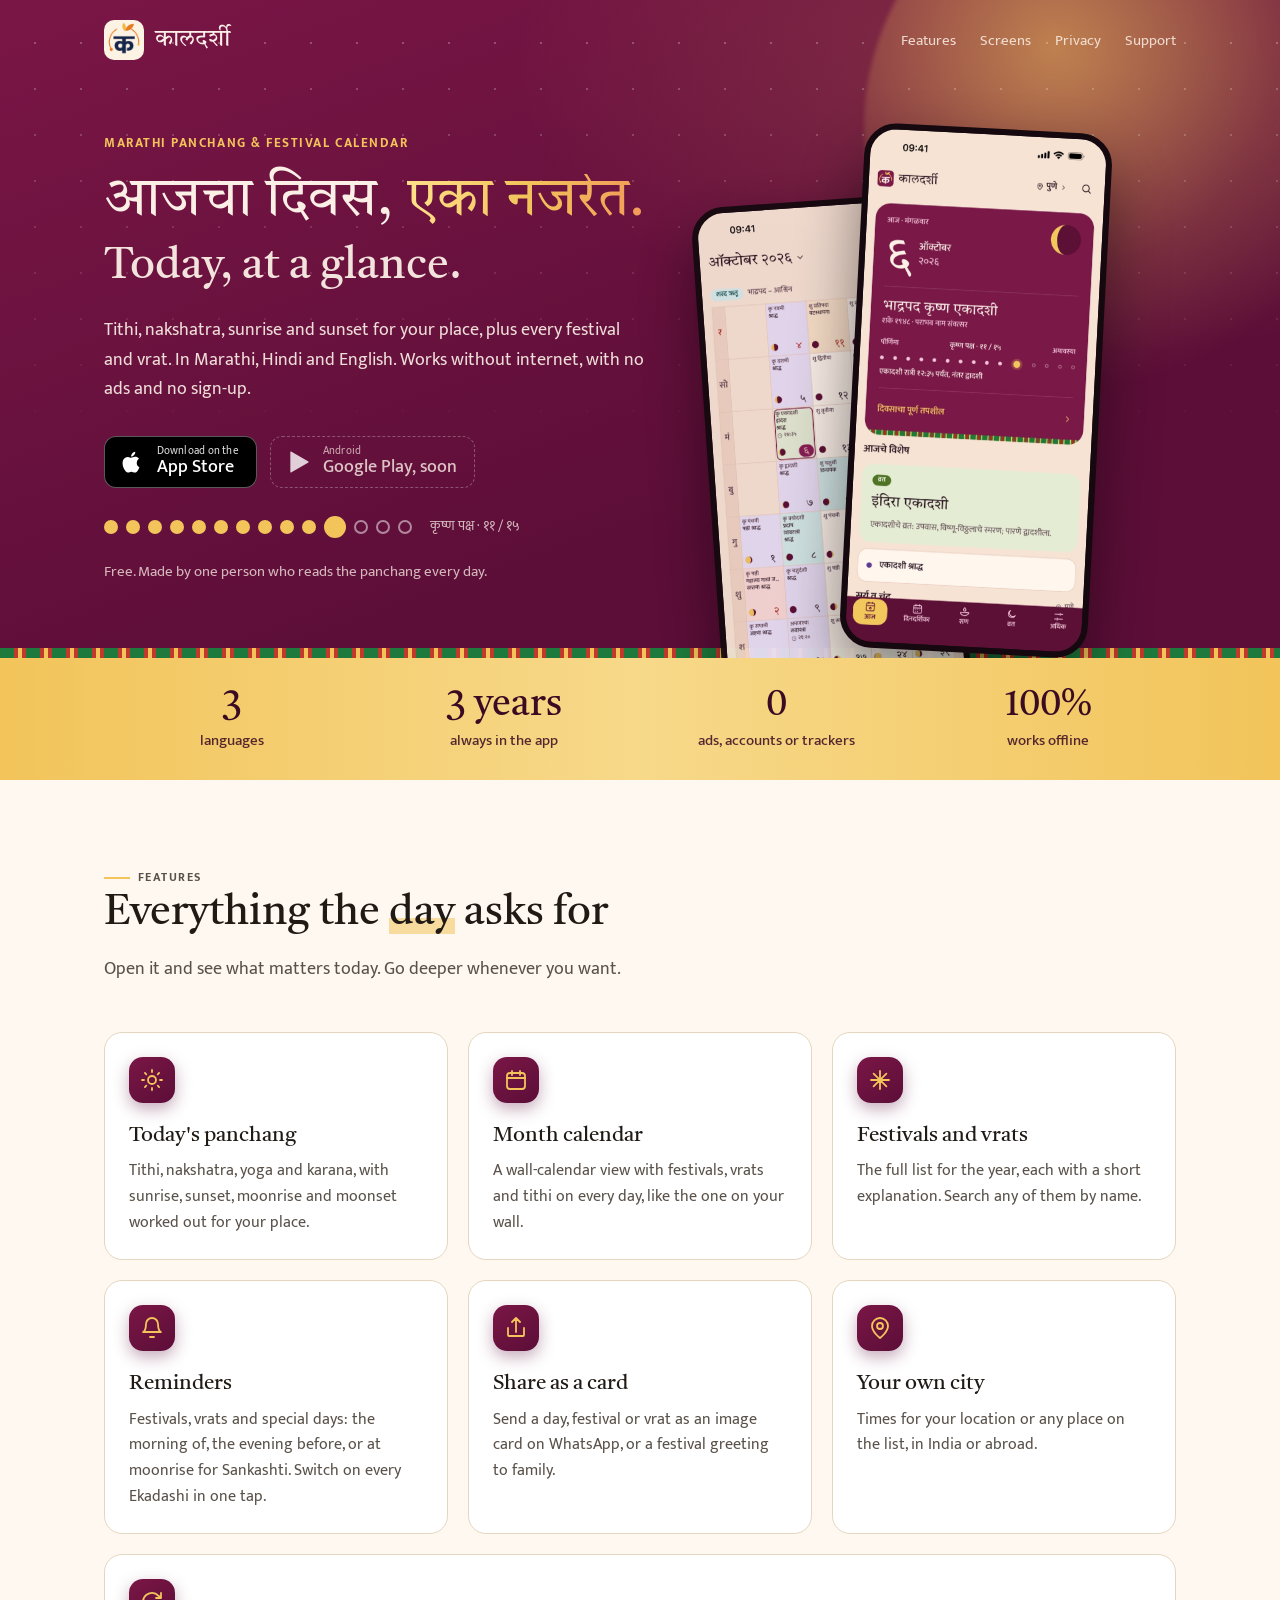
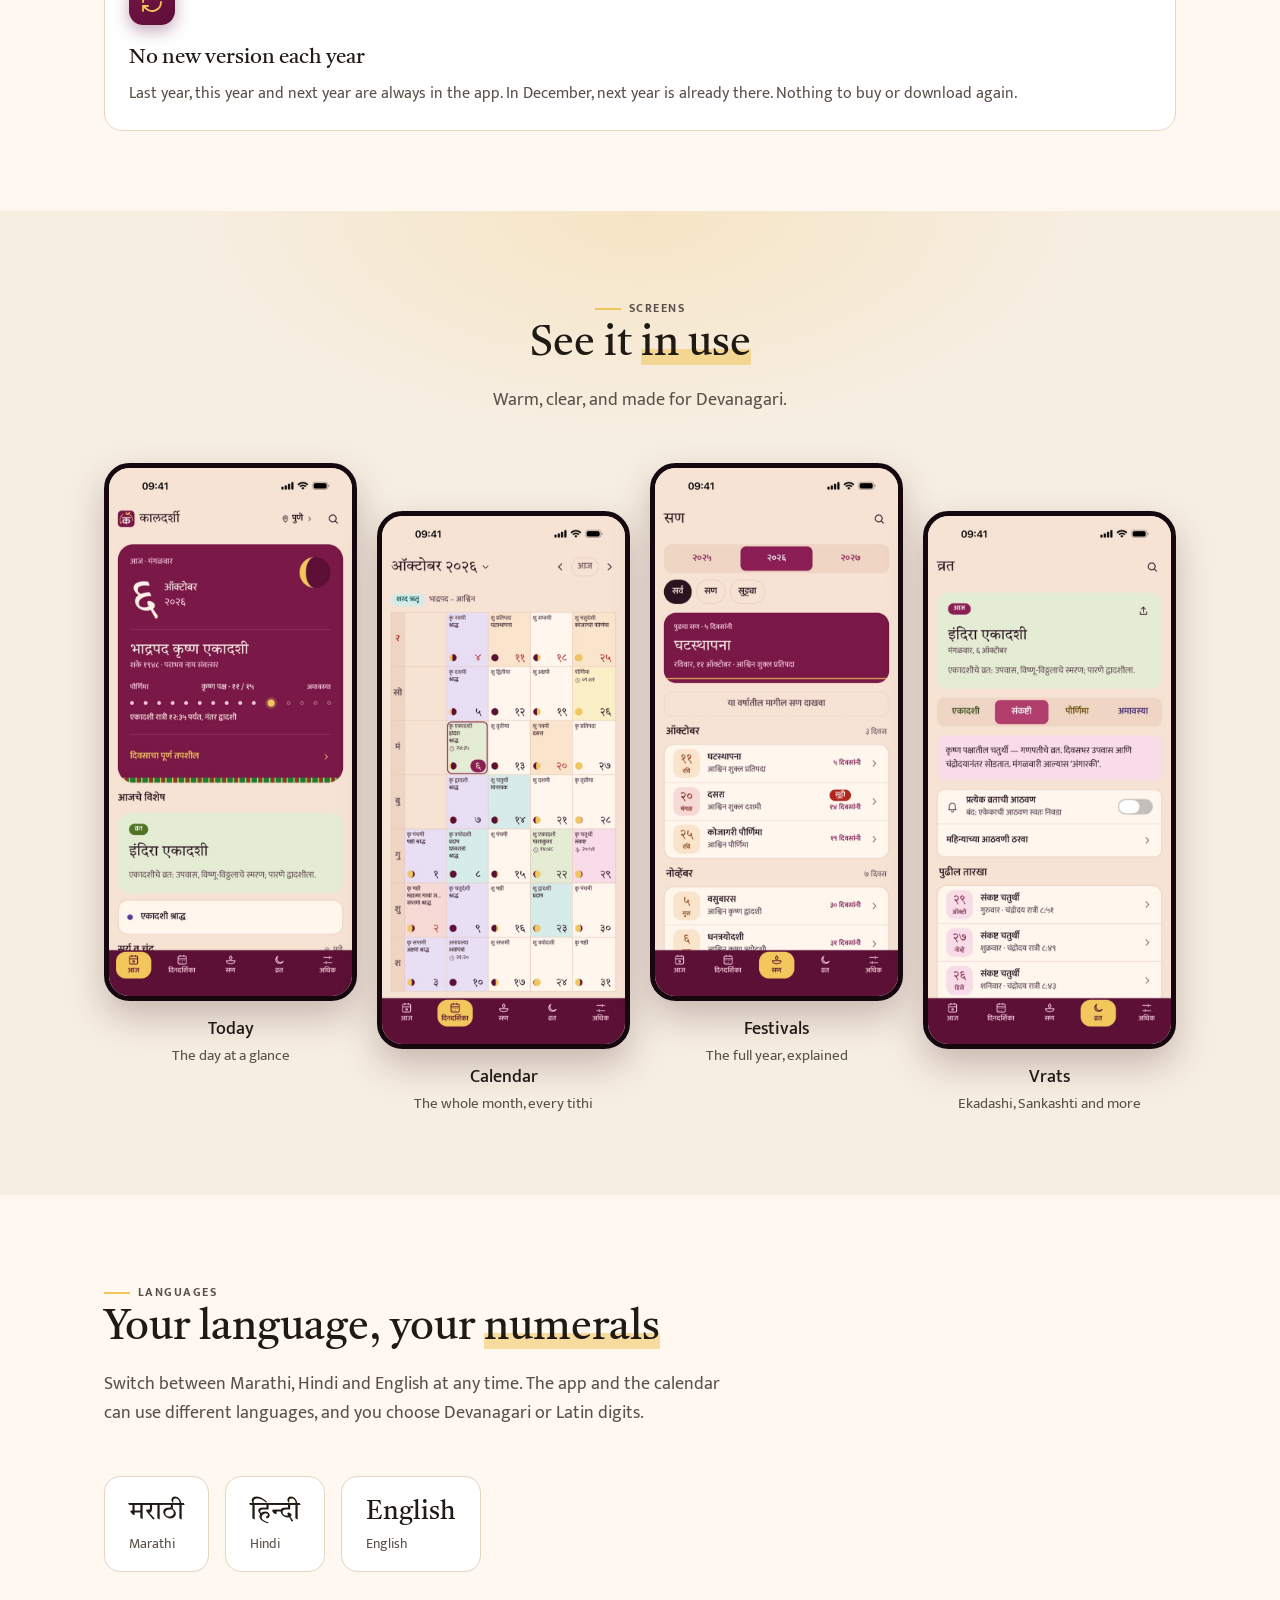
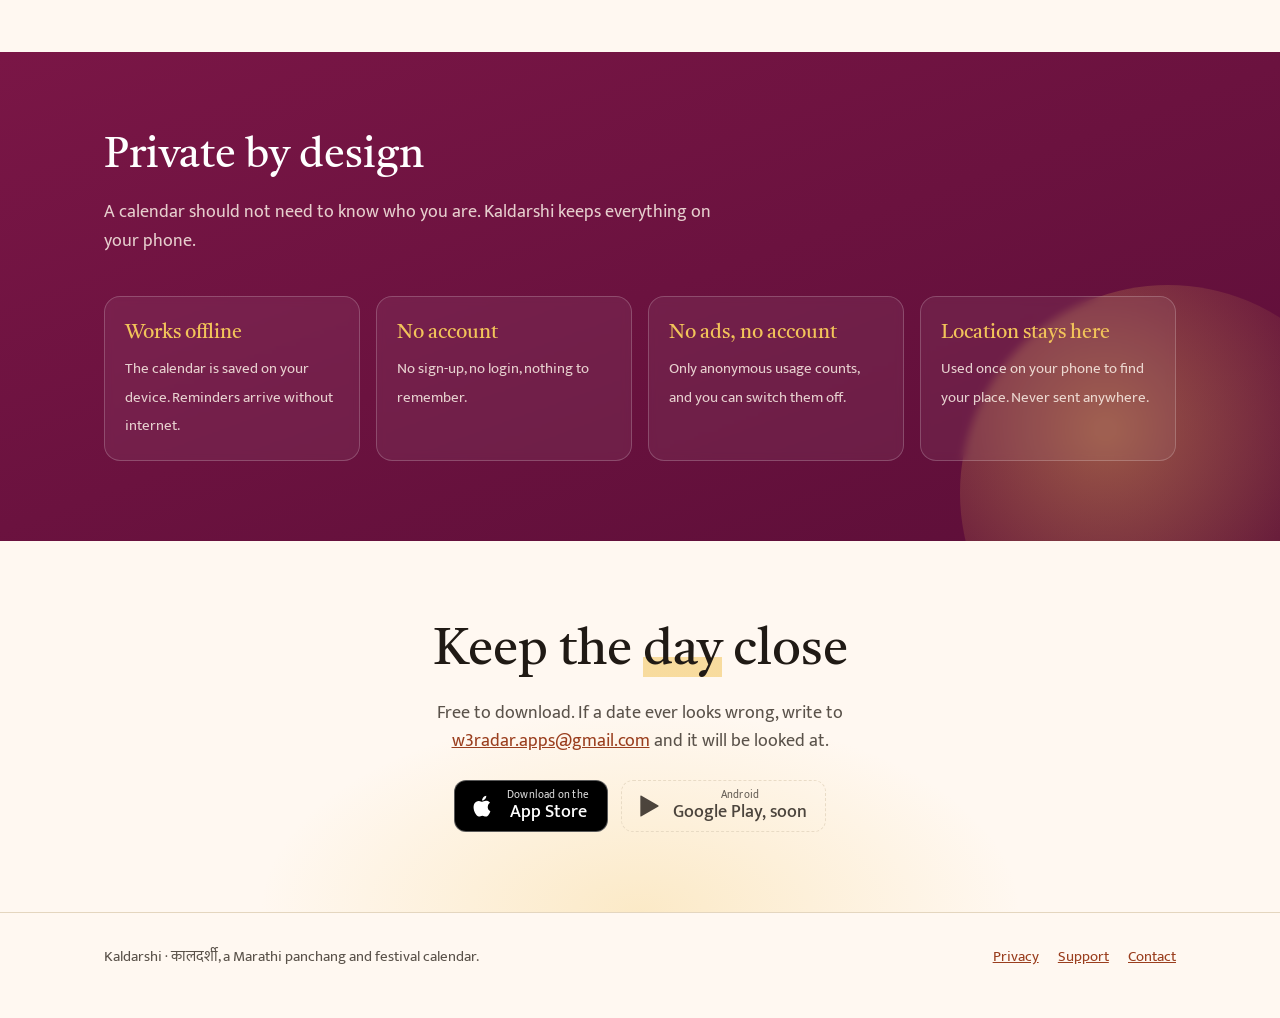
==== commit 9010ee41: "Privacy policy: anonymous usage counts, what is and is never counted, how to switch off (#86) Co-Aut" ====
--- a/index.html
+++ b/index.html
@@ -352,7 +352,7 @@
     <div class="reveal pills">
       <div class="pill"><b>Works offline</b><span>The calendar is saved on your device. Reminders arrive without internet.</span></div>
       <div class="pill"><b>No account</b><span>No sign-up, no login, nothing to remember.</span></div>
-      <div class="pill"><b>No ads, no tracking</b><span>Just the calendar, nothing following you around.</span></div>
+      <div class="pill"><b>No ads, no account</b><span>Only anonymous usage counts, and you can switch them off.</span></div>
       <div class="pill"><b>Location stays here</b><span>Used once on your phone to find your place. Never sent anywhere.</span></div>
     </div>
   </div>
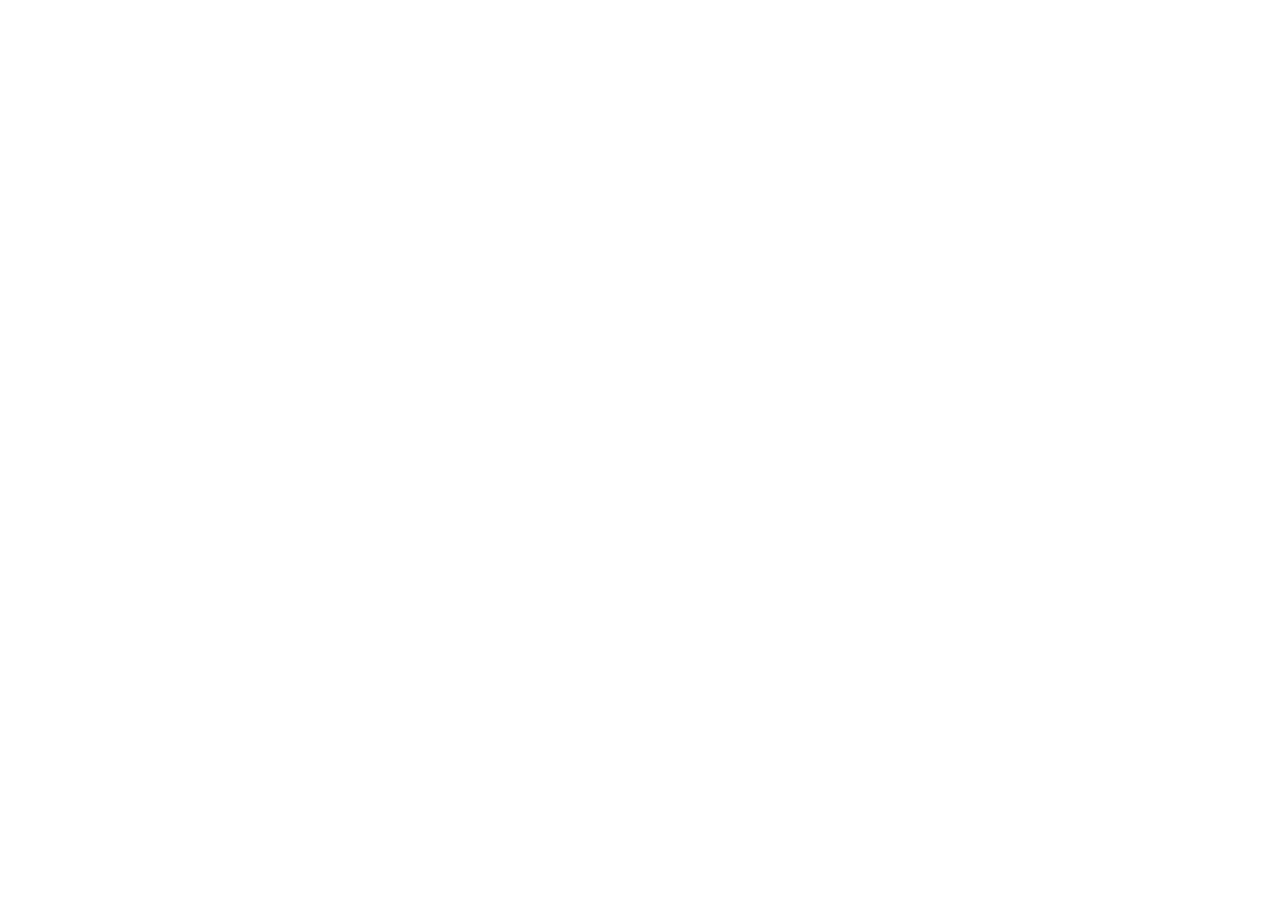
==== commit 5011ac45: "Legacy redirect: send kaldarshi.w3radar.com to kaldarshi.com Co-Authored-By: Claude Sonnet 5.5 <nore" ====
--- a/index.html
+++ b/index.html
@@ -3,395 +3,13 @@
 <head>
 <meta charset="utf-8">
 <meta name="viewport" content="width=device-width, initial-scale=1">
-<title>Kaldarshi, Marathi panchang and festival calendar</title>
-<meta name="description" content="Kaldarshi is a Marathi panchang and festival calendar that works offline. Tithi, nakshatra, sunrise and sunset for your place, festivals and vrats, reminders. No ads, no sign-up.">
-<meta name="color-scheme" content="light dark">
-<meta property="og:title" content="Kaldarshi, कालदर्शी">
-<meta property="og:description" content="A Marathi panchang and festival calendar that works offline. No ads, no sign-up.">
-<meta property="og:type" content="website">
-<meta property="og:url" content="https://kaldarshi.w3radar.com/">
-<meta property="og:image" content="https://kaldarshi.w3radar.com/img/1-today.jpg">
-<link rel="icon" href="img/favicon.png">
-<link rel="apple-touch-icon" href="img/icon.png">
-<link rel="preconnect" href="https://fonts.googleapis.com">
-<link rel="preconnect" href="https://fonts.gstatic.com" crossorigin>
-<link href="https://fonts.googleapis.com/css2?family=Mukta:wght@400;500;700&family=Tiro+Devanagari+Marathi&display=swap" rel="stylesheet">
-<style>
-  :root {
-    --bg: #FFF8F1;
-    --surface: #F7EEE2;
-    --card: #FFFFFF;
-    --text: #201A15;
-    --text-secondary: #5A524A;
-    --primary: #9A3E1E;
-    --plum: #5C0E38;
-    --plum-2: #7A1646;
-    --gold: #F2C45A;
-    --on-plum: #FBEFE6;
-    --border: #E4D6BF;
-    --serif: "Tiro Devanagari Marathi", ui-serif, Georgia, serif;
-    --sans: "Mukta", -apple-system, BlinkMacSystemFont, "Segoe UI", Roboto, sans-serif;
-  }
-  @media (prefers-color-scheme: dark) {
-    :root {
-      --bg: #1B1410;
-      --surface: #2A2019;
-      --card: #33291F;
-      --text: #F6EEE6;
-      --text-secondary: #C9BDB0;
-      --primary: #F0A080;
-      --border: #4A3D2E;
-    }
-  }
-  * { box-sizing: border-box; }
-  html { scroll-behavior: smooth; }
-  body {
-    margin: 0; background: var(--bg); color: var(--text);
-    font-family: var(--sans); font-size: 18px; line-height: 1.6;
-    -webkit-font-smoothing: antialiased;
-  }
-  a { color: var(--primary); }
-  img { max-width: 100%; height: auto; display: block; }
-  .container { max-width: 70rem; margin: 0 auto; padding: 0 1.5rem; }
-
-  /* nav */
-  nav { position: absolute; inset: 0 0 auto 0; z-index: 5; }
-  nav .container { display: flex; align-items: center; justify-content: space-between; padding-top: 1.25rem; }
-  .brand { display: flex; align-items: center; gap: .7rem; color: var(--on-plum); text-decoration: none; }
-  .brand img { width: 40px; height: 40px; border-radius: 10px; }
-  .brand b { font-family: var(--serif); font-size: 1.5rem; font-weight: 400; }
-  nav ul { display: flex; gap: 1.5rem; list-style: none; margin: 0; padding: 0; }
-  nav ul a { color: var(--on-plum); text-decoration: none; font-size: .95rem; opacity: .85; }
-  nav ul a:hover { opacity: 1; }
-  @media (max-width: 560px) { nav ul { gap: 1.1rem; } nav ul .hide-sm { display: none; } .brand b { font-size: 1.35rem; } }
-
-  /* hero */
-  .hero {
-    background:
-      radial-gradient(60rem 30rem at 85% 10%, rgba(242,196,90,.18), transparent 60%),
-      linear-gradient(160deg, var(--plum-2), var(--plum) 70%);
-    color: var(--on-plum); padding: 6.5rem 0 0; overflow: hidden; position: relative;
-  }
-  .hero .container { display: grid; grid-template-columns: 1.1fr .9fr; gap: 2rem; align-items: end; }
-  .hero-copy { padding-bottom: 4rem; }
-  .eyebrow { color: var(--gold); letter-spacing: .12em; text-transform: uppercase; font-size: .8rem; font-weight: 700; margin: 0 0 1rem; }
-  h1 { font-family: var(--serif); font-weight: 400; font-size: clamp(2rem, 5vw, 3.4rem); line-height: 1.15; margin: 0 0 1.25rem; }
-  h1 em { font-style: normal; color: var(--gold); white-space: nowrap; }
-  h1 .en { font-size: .8em; opacity: .95; }
-  .hero .container > * { min-width: 0; }
-  body { overflow-x: hidden; }
-  .hero p.sub { font-size: 1.15rem; max-width: 34rem; opacity: .92; margin: 0 0 2rem; }
-  .badges { display: flex; flex-wrap: wrap; gap: .8rem; align-items: center; }
-  .store {
-    display: inline-flex; align-items: center; gap: .7rem; background: #000; color: #fff;
-    text-decoration: none; padding: .55rem 1.1rem .55rem .9rem; border-radius: 12px;
-    border: 1px solid rgba(255,255,255,.35); line-height: 1.1; transition: transform .15s;
-  }
-  .store:hover { transform: translateY(-2px); }
-  .store svg { width: 26px; height: 26px; fill: #fff; flex: none; }
-  .store small { display: block; font-size: .68rem; opacity: .85; letter-spacing: .02em; }
-  .store span b { font-size: 1.15rem; font-weight: 500; }
-  .store.soon { background: transparent; border-style: dashed; color: var(--on-plum); cursor: default; opacity: .8; }
-  .store.soon:hover { transform: none; }
-  .hero-note { margin: 1.1rem 0 0; font-size: .92rem; opacity: .75; }
-  .phones { position: relative; height: 34rem; }
-  .phone {
-    position: absolute; width: 15.5rem; border-radius: 2rem; border: 6px solid #15090F;
-    box-shadow: 0 30px 60px rgba(0,0,0,.45); background: #15090F; overflow: hidden;
-  }
-  .phone img { width: 100%; }
-  .phone.a { left: 0; top: 6rem; transform: rotate(-4deg); z-index: 1; opacity: .95; }
-  .phone.b { left: 9rem; top: 1.5rem; transform: rotate(3deg); z-index: 2; }
-  @media (max-width: 860px) {
-    .hero .container { grid-template-columns: 1fr; }
-    .hero-copy { padding-bottom: 2rem; }
-    .phones { height: 26rem; max-width: 26rem; margin: 0 auto; width: 100%; }
-    .phone { width: 12.5rem; }
-    .phone.b { left: auto; right: 0; }
-  }
-  .border-strip { height: 10px; background: repeating-linear-gradient(90deg, #1E7A3C 0 14px, #C0392B 14px 18px, #F2C45A 18px 22px, #C0392B 22px 26px); }
-
-  /* sections */
-  section { padding: 5rem 0; }
-  h2 { font-family: var(--serif); font-weight: 400; font-size: clamp(1.8rem, 4vw, 2.6rem); line-height: 1.2; margin: 0 0 1rem; }
-  .section-head { max-width: 40rem; margin-bottom: 3rem; }
-  .section-head p { color: var(--text-secondary); margin: 0; }
-  .center { text-align: center; margin-left: auto; margin-right: auto; }
-
-  .features { display: grid; grid-template-columns: repeat(3, 1fr); gap: 1.25rem; }
-  @media (max-width: 860px) { .features { grid-template-columns: 1fr 1fr; } }
-  @media (max-width: 560px) { .features { grid-template-columns: 1fr; } }
-  .feature { background: var(--card); border: 1px solid var(--border); border-radius: 18px; padding: 1.5rem; }
-  .feature .ic { width: 46px; height: 46px; border-radius: 14px; background: var(--plum); color: var(--gold); display: grid; place-items: center; margin-bottom: 1rem; }
-  .feature .ic svg { width: 24px; height: 24px; stroke: currentColor; fill: none; stroke-width: 1.8; stroke-linecap: round; stroke-linejoin: round; }
-  .feature h3 { font-family: var(--serif); font-weight: 400; font-size: 1.3rem; margin: 0 0 .4rem; }
-  .feature p { margin: 0; color: var(--text-secondary); font-size: 1rem; }
-
-  /* showcase */
-  .showcase { background: var(--surface); }
-  .shots { display: grid; grid-template-columns: repeat(4, 1fr); gap: 1.25rem; }
-  @media (max-width: 860px) {
-    .shots { display: flex; overflow-x: auto; scroll-snap-type: x mandatory; padding-bottom: 1rem; margin: 0 -1.5rem; padding-left: 1.5rem; padding-right: 1.5rem; }
-    .shot { flex: 0 0 62%; scroll-snap-align: center; }
-  }
-  .shot figure { margin: 0; }
-  .shot .frame { border-radius: 1.6rem; border: 5px solid #15090F; overflow: hidden; box-shadow: 0 16px 36px rgba(60,20,30,.25); }
-  .shot figcaption { margin-top: .9rem; text-align: center; font-weight: 500; }
-  .shot figcaption span { display: block; font-weight: 400; color: var(--text-secondary); font-size: .92rem; }
-
-  /* trust */
-  .trust { background: linear-gradient(160deg, var(--plum-2), var(--plum)); color: var(--on-plum); }
-  .trust h2 { color: #fff; }
-  .trust .lead { opacity: .85; max-width: 38rem; margin: 0 0 2.5rem; }
-  .pills { display: grid; grid-template-columns: repeat(4, 1fr); gap: 1rem; }
-  @media (max-width: 860px) { .pills { grid-template-columns: 1fr 1fr; } }
-  .pill { border: 1px solid rgba(255,255,255,.2); background: rgba(255,255,255,.06); border-radius: 16px; padding: 1.25rem; }
-  .pill b { display: block; font-family: var(--serif); font-weight: 400; color: var(--gold); font-size: 1.25rem; margin-bottom: .3rem; }
-  .pill span { font-size: .95rem; opacity: .85; }
-
-  .langs { display: flex; flex-wrap: wrap; gap: 1rem; margin-top: 1rem; }
-  .lang { background: var(--card); border: 1px solid var(--border); border-radius: 16px; padding: 1rem 1.5rem; font-family: var(--serif); font-size: 1.6rem; }
-  .lang small { display: block; font-family: var(--sans); font-size: .85rem; color: var(--text-secondary); }
-
-  /* cta */
-  .cta { text-align: center; }
-  .cta .badges { justify-content: center; margin-top: 1.5rem; }
-  .cta .store.soon { color: var(--text); border-color: var(--border); }
-  .cta p { color: var(--text-secondary); max-width: 34rem; margin: 0 auto; }
-
-  footer { border-top: 1px solid var(--border); padding: 2rem 0 3rem; color: var(--text-secondary); font-size: .95rem; }
-  footer .container { display: flex; flex-wrap: wrap; gap: 1rem 2rem; justify-content: space-between; }
-  footer a { margin-right: 1.2rem; }
-  footer a:last-child { margin-right: 0; }
-
-  /* ---- eye-catching layer ---- */
-  .hero::before { /* big glowing moon */
-    content: ""; position: absolute; right: -8rem; top: -9rem; width: 34rem; height: 34rem; border-radius: 50%;
-    background: radial-gradient(circle at 35% 35%, rgba(242,196,90,.55), rgba(242,196,90,.12) 45%, transparent 70%);
-    filter: blur(2px); pointer-events: none;
-  }
-  .hero::after { /* dotted star field */
-    content: ""; position: absolute; inset: 0; pointer-events: none; opacity: .5;
-    background-image: radial-gradient(rgba(255,255,255,.55) 1px, transparent 1.5px);
-    background-size: 46px 46px; background-position: 12px 20px;
-    -webkit-mask-image: linear-gradient(180deg, #000, transparent 70%); mask-image: linear-gradient(180deg, #000, transparent 70%);
-  }
-  .hero > .container { position: relative; z-index: 1; }
-  .hero nav { position: absolute; inset: 0 0 auto 0; z-index: 10; }
-  .hero nav .container { display: flex; align-items: center; justify-content: space-between; padding-top: 1.25rem; }
-  h1 em { background: linear-gradient(90deg, #FFE08A, #F2C45A 50%, #F29A5A); -webkit-background-clip: text; background-clip: text; color: transparent; }
-  .tithi { display: flex; gap: .5rem; align-items: center; margin: 1.75rem 0 0; }
-  .tithi i { width: 14px; height: 14px; border-radius: 50%; background: var(--gold); box-shadow: 0 0 0 0 rgba(242,196,90,.6); }
-  .tithi i.o { background: transparent; border: 2px solid rgba(255,255,255,.5); }
-  .tithi i.now { width: 22px; height: 22px; animation: pulse 2.4s infinite; }
-  .tithi span { margin-left: .6rem; font-size: .85rem; opacity: .75; }
-  @keyframes pulse { 0% { box-shadow: 0 0 0 0 rgba(242,196,90,.65); } 70% { box-shadow: 0 0 0 14px rgba(242,196,90,0); } 100% { box-shadow: 0 0 0 0 rgba(242,196,90,0); } }
-  .phone.a { animation: floatA 7s ease-in-out infinite; }
-  .phone.b { animation: floatB 6s ease-in-out infinite; }
-  @keyframes floatA { 0%,100% { transform: rotate(-4deg) translateY(0); } 50% { transform: rotate(-4deg) translateY(-10px); } }
-  @keyframes floatB { 0%,100% { transform: rotate(3deg) translateY(0); } 50% { transform: rotate(3deg) translateY(-14px); } }
-
-  .stats { background: linear-gradient(90deg, #F2C45A, #F7D98A 50%, #F2C45A); color: #3A0B22; }
-  .stats .container { display: grid; grid-template-columns: repeat(4, 1fr); gap: 1rem; padding-top: 1.6rem; padding-bottom: 1.6rem; text-align: center; }
-  .stats b { display: block; font-family: var(--serif); font-weight: 400; font-size: clamp(1.7rem, 4vw, 2.4rem); line-height: 1.1; }
-  .stats span { font-size: .92rem; font-weight: 500; opacity: .85; }
-  @media (max-width: 560px) { .stats .container { grid-template-columns: 1fr 1fr; row-gap: 1.2rem; } }
-
-  .kicker { display: inline-flex; align-items: center; gap: .5rem; color: var(--primary); font-weight: 700; letter-spacing: .12em; text-transform: uppercase; font-size: .78rem; margin: 0 0 .8rem; }
-  .kicker::before { content: ""; width: 1.6rem; height: 2px; background: var(--gold); }
-  .center .kicker { justify-content: center; }
-  h2 .hl { background: linear-gradient(transparent 62%, rgba(242,196,90,.55) 62%); }
-
-  .feature { position: relative; overflow: hidden; transition: transform .25s, box-shadow .25s, border-color .25s; }
-  .feature::before { content: ""; position: absolute; inset: 0 0 auto 0; height: 3px; background: linear-gradient(90deg, var(--gold), #C0392B); transform: scaleX(0); transform-origin: left; transition: transform .35s; }
-  .feature:hover { transform: translateY(-6px); box-shadow: 0 18px 40px rgba(92,14,56,.22); border-color: var(--gold); }
-  .feature:hover::before { transform: scaleX(1); }
-  .feature .ic { background: linear-gradient(145deg, var(--plum-2), var(--plum)); box-shadow: 0 6px 16px rgba(92,14,56,.35); transition: transform .3s; }
-  .feature:hover .ic { transform: rotate(-8deg) scale(1.08); }
-
-  .shot:nth-child(even) { margin-top: 3rem; }
-  @media (max-width: 860px) { .shot:nth-child(even) { margin-top: 0; } }
-  .shot .frame { transition: transform .3s, box-shadow .3s; }
-  .shot:hover .frame { transform: translateY(-8px) scale(1.02); box-shadow: 0 26px 50px rgba(92,14,56,.35); }
-  .showcase { background: radial-gradient(40rem 20rem at 50% 0%, rgba(242,196,90,.22), transparent 70%), var(--surface); }
-
-  .trust { position: relative; overflow: hidden; }
-  .trust::after { content: ""; position: absolute; right: -6rem; bottom: -10rem; width: 26rem; height: 26rem; border-radius: 50%; background: radial-gradient(circle at 35% 35%, rgba(242,196,90,.4), transparent 68%); pointer-events: none; }
-  .trust .container { position: relative; z-index: 1; }
-  .pill { backdrop-filter: blur(4px); transition: transform .25s, background .25s; }
-  .pill:hover { transform: translateY(-4px); background: rgba(255,255,255,.12); }
-
-  .lang { transition: transform .25s, border-color .25s, color .25s; }
-  .lang:hover { transform: translateY(-4px) rotate(-1deg); border-color: var(--gold); color: var(--primary); }
-
-  .cta { background: radial-gradient(34rem 18rem at 50% 100%, rgba(242,196,90,.28), transparent 70%); }
-  .cta h2 { font-size: clamp(2rem, 5vw, 3.2rem); }
-
-  .reveal { opacity: 0; transform: translateY(24px); transition: opacity .7s ease, transform .7s ease; }
-  .reveal.in { opacity: 1; transform: none; }
-  .no-js .reveal, .reveal.in { opacity: 1; }
-  @media (prefers-reduced-motion: reduce) {
-    .phone.a, .phone.b, .tithi i.now { animation: none; }
-    .reveal { opacity: 1; transform: none; transition: none; }
-  }
-</style>
+<title>Kaldarshi has moved</title>
+<meta name="robots" content="noindex">
+<link rel="canonical" href="https://kaldarshi.com/">
+<meta http-equiv="refresh" content="0; url=https://kaldarshi.com/">
+<script>location.replace("https://kaldarshi.com/" + location.search + location.hash);</script>
 </head>
 <body>
-
-<header class="hero">
-  <nav>
-    <div class="container">
-      <a class="brand" href="#"><img src="img/icon.png" alt="" width="40" height="40"><b>कालदर्शी</b></a>
-      <ul>
-        <li class="hide-sm"><a href="#features">Features</a></li>
-        <li class="hide-sm"><a href="#screens">Screens</a></li>
-        <li><a href="privacy/">Privacy</a></li>
-        <li><a href="support/">Support</a></li>
-      </ul>
-    </div>
-  </nav>
-
-  <div class="container">
-    <div class="hero-copy">
-      <p class="eyebrow">Marathi panchang &amp; festival calendar</p>
-      <h1>आजचा दिवस, <em>एका नजरेत.</em><br><span class="en">Today, at a glance.</span></h1>
-      <p class="sub">Tithi, nakshatra, sunrise and sunset for your place, plus every festival and vrat. In Marathi, Hindi and English. Works without internet, with no ads and no sign-up.</p>
-      <div class="badges">
-        <a class="store" href="https://apps.apple.com/in/app/kaldarshi-marathi-calendar/id6819419338" aria-label="Download on the App Store">
-          <svg viewBox="0 0 24 24" aria-hidden="true"><path d="M16.4 12.7c0-2.4 2-3.6 2.1-3.6-1.1-1.700-2.900-1.900-3.500-1.900-1.500-.2-2.900.9-3.700.9s-1.900-.9-3.200-.8c-1.600 0-3.100 1-4 2.400-1.700 3-.4 7.300 1.200 9.700.8 1.200 1.800 2.500 3 2.400 1.200 0 1.700-.8 3.100-.8s1.900.8 3.200.8c1.300 0 2.100-1.200 2.900-2.300.9-1.300 1.300-2.600 1.300-2.700 0 0-2.400-.9-2.400-3.100zM14 5.600c.7-.8 1.100-1.900 1-3-1 0-2.100.7-2.800 1.500-.6.700-1.200 1.800-1 2.900 1.100.1 2.100-.6 2.800-1.400z"/></svg>
-          <span><small>Download on the</small><b>App Store</b></span>
-        </a>
-        <!-- Play Store: replace this block with a normal <a class="store" href="PLAY_URL"> once the listing is public -->
-        <span class="store soon" aria-label="Google Play, coming soon">
-          <svg viewBox="0 0 24 24" aria-hidden="true"><path d="M4 2.800v18.400c0 .4.4.6.7.4l16-9.200c.3-.2.3-.6 0-.8L4.700 2.400C4.400 2.200 4 2.400 4 2.800z"/></svg>
-          <span><small>Android</small><b>Google Play, soon</b></span>
-        </span>
-      </div>
-      <div class="tithi" aria-hidden="true"><i></i><i></i><i></i><i></i><i></i><i></i><i></i><i></i><i></i><i></i><i class="now"></i><i class="o"></i><i class="o"></i><i class="o"></i><span>कृष्ण पक्ष · ११ / १५</span></div>
-      <p class="hero-note" style="margin-top:1.4rem">Free. Made by one person who reads the panchang every day.</p>
-    </div>
-    <div class="phones" aria-hidden="true">
-      <div class="phone a"><img src="img/2-calendar.jpg" alt="" width="640" height="1391"></div>
-      <div class="phone b"><img src="img/1-today.jpg" alt="" width="640" height="1391"></div>
-    </div>
-  </div>
-  <div class="border-strip"></div>
-</header>
-
-<div class="stats">
-  <div class="container">
-    <div><b>3</b><span>languages</span></div>
-    <div><b>3 years</b><span>always in the app</span></div>
-    <div><b>0</b><span>ads, accounts or trackers</span></div>
-    <div><b>100%</b><span>works offline</span></div>
-  </div>
-</div>
-
-<main>
-<section id="features">
-  <div class="container">
-    <div class="reveal section-head">
-      <p class="kicker">Features</p>
-      <h2>Everything the <span class="hl">day</span> asks for</h2>
-      <p>Open it and see what matters today. Go deeper whenever you want.</p>
-    </div>
-    <div class="reveal features">
-      <div class="feature"><div class="ic"><svg viewBox="0 0 24 24"><circle cx="12" cy="12" r="4"/><path d="M12 2v2M12 20v2M2 12h2M20 12h2M4.900 4.900l1.400 1.400M17.700 17.700l1.400 1.400M4.900 19.100l1.400-1.400M17.700 6.300l1.400-1.400"/></svg></div>
-        <h3>Today's panchang</h3><p>Tithi, nakshatra, yoga and karana, with sunrise, sunset, moonrise and moonset worked out for your place.</p></div>
-      <div class="feature"><div class="ic"><svg viewBox="0 0 24 24"><rect x="3" y="5" width="18" height="16" rx="3"/><path d="M3 10h18M8 3v4M16 3v4"/></svg></div>
-        <h3>Month calendar</h3><p>A wall-calendar view with festivals, vrats and tithi on every day, like the one on your wall.</p></div>
-      <div class="feature"><div class="ic"><svg viewBox="0 0 24 24"><path d="M3 12h18M12 3v18M5.600 5.600l12.800 12.800M18.400 5.600L5.600 18.400"/></svg></div>
-        <h3>Festivals and vrats</h3><p>The full list for the year, each with a short explanation. Search any of them by name.</p></div>
-      <div class="feature"><div class="ic"><svg viewBox="0 0 24 24"><path d="M6 8a6 6 0 1112 0c0 7 3 8 3 8H3s3-1 3-8M10 21h4"/></svg></div>
-        <h3>Reminders</h3><p>Festivals, vrats and special days: the morning of, the evening before, or at moonrise for Sankashti. Switch on every Ekadashi in one tap.</p></div>
-      <div class="feature"><div class="ic"><svg viewBox="0 0 24 24"><path d="M4 12v7a1 1 0 001 1h14a1 1 0 001-1v-7M16 6l-4-4-4 4M12 2v14"/></svg></div>
-        <h3>Share as a card</h3><p>Send a day, festival or vrat as an image card on WhatsApp, or a festival greeting to family.</p></div>
-      <div class="feature"><div class="ic"><svg viewBox="0 0 24 24"><path d="M20 10c0 6-8 12-8 12S4 16 4 10a8 8 0 1116 0z"/><circle cx="12" cy="10" r="3"/></svg></div>
-        <h3>Your own city</h3><p>Times for your location or any place on the list, in India or abroad.</p></div>
-      <div class="feature" style="grid-column: 1 / -1;"><div class="ic"><svg viewBox="0 0 24 24"><path d="M3 12a9 9 0 0115.500-6.200L21 8M21 3v5h-5M21 12a9 9 0 01-15.500 6.200L3 16M3 21v-5h5"/></svg></div>
-        <h3>No new version each year</h3><p>Last year, this year and next year are always in the app. In December, next year is already there. Nothing to buy or download again.</p></div>
-    </div>
-  </div>
-</section>
-
-<section id="screens" class="showcase">
-  <div class="container">
-    <div class="reveal section-head center" style="text-align:center">
-      <p class="kicker">Screens</p>
-      <h2>See it <span class="hl">in use</span></h2>
-      <p>Warm, clear, and made for Devanagari.</p>
-    </div>
-    <div class="reveal shots">
-      <div class="shot"><figure><div class="frame"><img src="img/1-today.jpg" alt="Today screen showing tithi, paksha and the day's vrat" loading="lazy" width="640" height="1391"></div><figcaption>Today<span>The day at a glance</span></figcaption></figure></div>
-      <div class="shot"><figure><div class="frame"><img src="img/2-calendar.jpg" alt="Month calendar with tithi, festivals and moon phases" loading="lazy" width="640" height="1391"></div><figcaption>Calendar<span>The whole month, every tithi</span></figcaption></figure></div>
-      <div class="shot"><figure><div class="frame"><img src="img/3-festivals.jpg" alt="List of festivals for the year" loading="lazy" width="640" height="1391"></div><figcaption>Festivals<span>The full year, explained</span></figcaption></figure></div>
-      <div class="shot"><figure><div class="frame"><img src="img/4-vrat.jpg" alt="Vrats such as Ekadashi and Sankashti" loading="lazy" width="640" height="1391"></div><figcaption>Vrats<span>Ekadashi, Sankashti and more</span></figcaption></figure></div>
-    </div>
-  </div>
-</section>
-
-<section>
-  <div class="container">
-    <div class="reveal section-head">
-      <p class="kicker">Languages</p>
-      <h2>Your language, your <span class="hl">numerals</span></h2>
-      <p>Switch between Marathi, Hindi and English at any time. The app and the calendar can use different languages, and you choose Devanagari or Latin digits.</p>
-    </div>
-    <div class="reveal langs">
-      <div class="lang">मराठी<small>Marathi</small></div>
-      <div class="lang">हिन्दी<small>Hindi</small></div>
-      <div class="lang">English<small>English</small></div>
-    </div>
-  </div>
-</section>
-
-<section id="private" class="trust">
-  <div class="container">
-    <h2>Private by design</h2>
-    <p class="lead">A calendar should not need to know who you are. Kaldarshi keeps everything on your phone.</p>
-    <div class="reveal pills">
-      <div class="pill"><b>Works offline</b><span>The calendar is saved on your device. Reminders arrive without internet.</span></div>
-      <div class="pill"><b>No account</b><span>No sign-up, no login, nothing to remember.</span></div>
-      <div class="pill"><b>No ads, no account</b><span>Only anonymous usage counts, and you can switch them off.</span></div>
-      <div class="pill"><b>Location stays here</b><span>Used once on your phone to find your place. Never sent anywhere.</span></div>
-    </div>
-  </div>
-</section>
-
-<section class="cta">
-  <div class="container">
-    <h2>Keep the <span class="hl">day</span> close</h2>
-    <p>Free to download. If a date ever looks wrong, write to <a href="mailto:w3radar.apps@gmail.com">w3radar.apps@gmail.com</a> and it will be looked at.</p>
-    <div class="badges">
-      <a class="store" href="https://apps.apple.com/in/app/kaldarshi-marathi-calendar/id6819419338" aria-label="Download on the App Store">
-        <svg viewBox="0 0 24 24" aria-hidden="true"><path d="M16.4 12.7c0-2.4 2-3.6 2.1-3.6-1.1-1.700-2.900-1.900-3.500-1.900-1.500-.2-2.900.9-3.700.9s-1.900-.9-3.200-.8c-1.600 0-3.100 1-4 2.400-1.700 3-.4 7.300 1.200 9.700.8 1.200 1.800 2.500 3 2.400 1.200 0 1.700-.8 3.100-.8s1.900.8 3.200.8c1.300 0 2.100-1.200 2.900-2.300.9-1.300 1.300-2.600 1.300-2.700 0 0-2.400-.9-2.400-3.100zM14 5.600c.7-.8 1.100-1.900 1-3-1 0-2.100.7-2.800 1.500-.6.700-1.200 1.800-1 2.900 1.100.1 2.100-.6 2.800-1.400z"/></svg>
-        <span><small>Download on the</small><b>App Store</b></span>
-      </a>
-      <span class="store soon" aria-label="Google Play, coming soon">
-        <svg viewBox="0 0 24 24" aria-hidden="true" style="fill:currentColor"><path d="M4 2.800v18.400c0 .4.4.6.7.4l16-9.200c.3-.2.3-.6 0-.8L4.700 2.400C4.400 2.200 4 2.400 4 2.800z"/></svg>
-        <span><small>Android</small><b>Google Play, soon</b></span>
-      </span>
-    </div>
-  </div>
-</section>
-</main>
-
-<footer>
-  <div class="container">
-    <div>Kaldarshi · कालदर्शी, a Marathi panchang and festival calendar.</div>
-    <div><a href="privacy/">Privacy</a><a href="support/">Support</a><a href="mailto:w3radar.apps@gmail.com">Contact</a></div>
-  </div>
-</footer>
-
-<script>
-(function () {
-  var els = document.querySelectorAll('.reveal');
-  if (!('IntersectionObserver' in window)) { els.forEach(function (e) { e.classList.add('in'); }); return; }
-  var io = new IntersectionObserver(function (entries) {
-    entries.forEach(function (en) { if (en.isIntersecting) { en.target.classList.add('in'); io.unobserve(en.target); } });
-  }, { threshold: 0.12 });
-  els.forEach(function (e) { io.observe(e); });
-})();
-</script>
+<p>Kaldarshi has moved to <a href="https://kaldarshi.com/">https://kaldarshi.com/</a>.</p>
 </body>
 </html>
